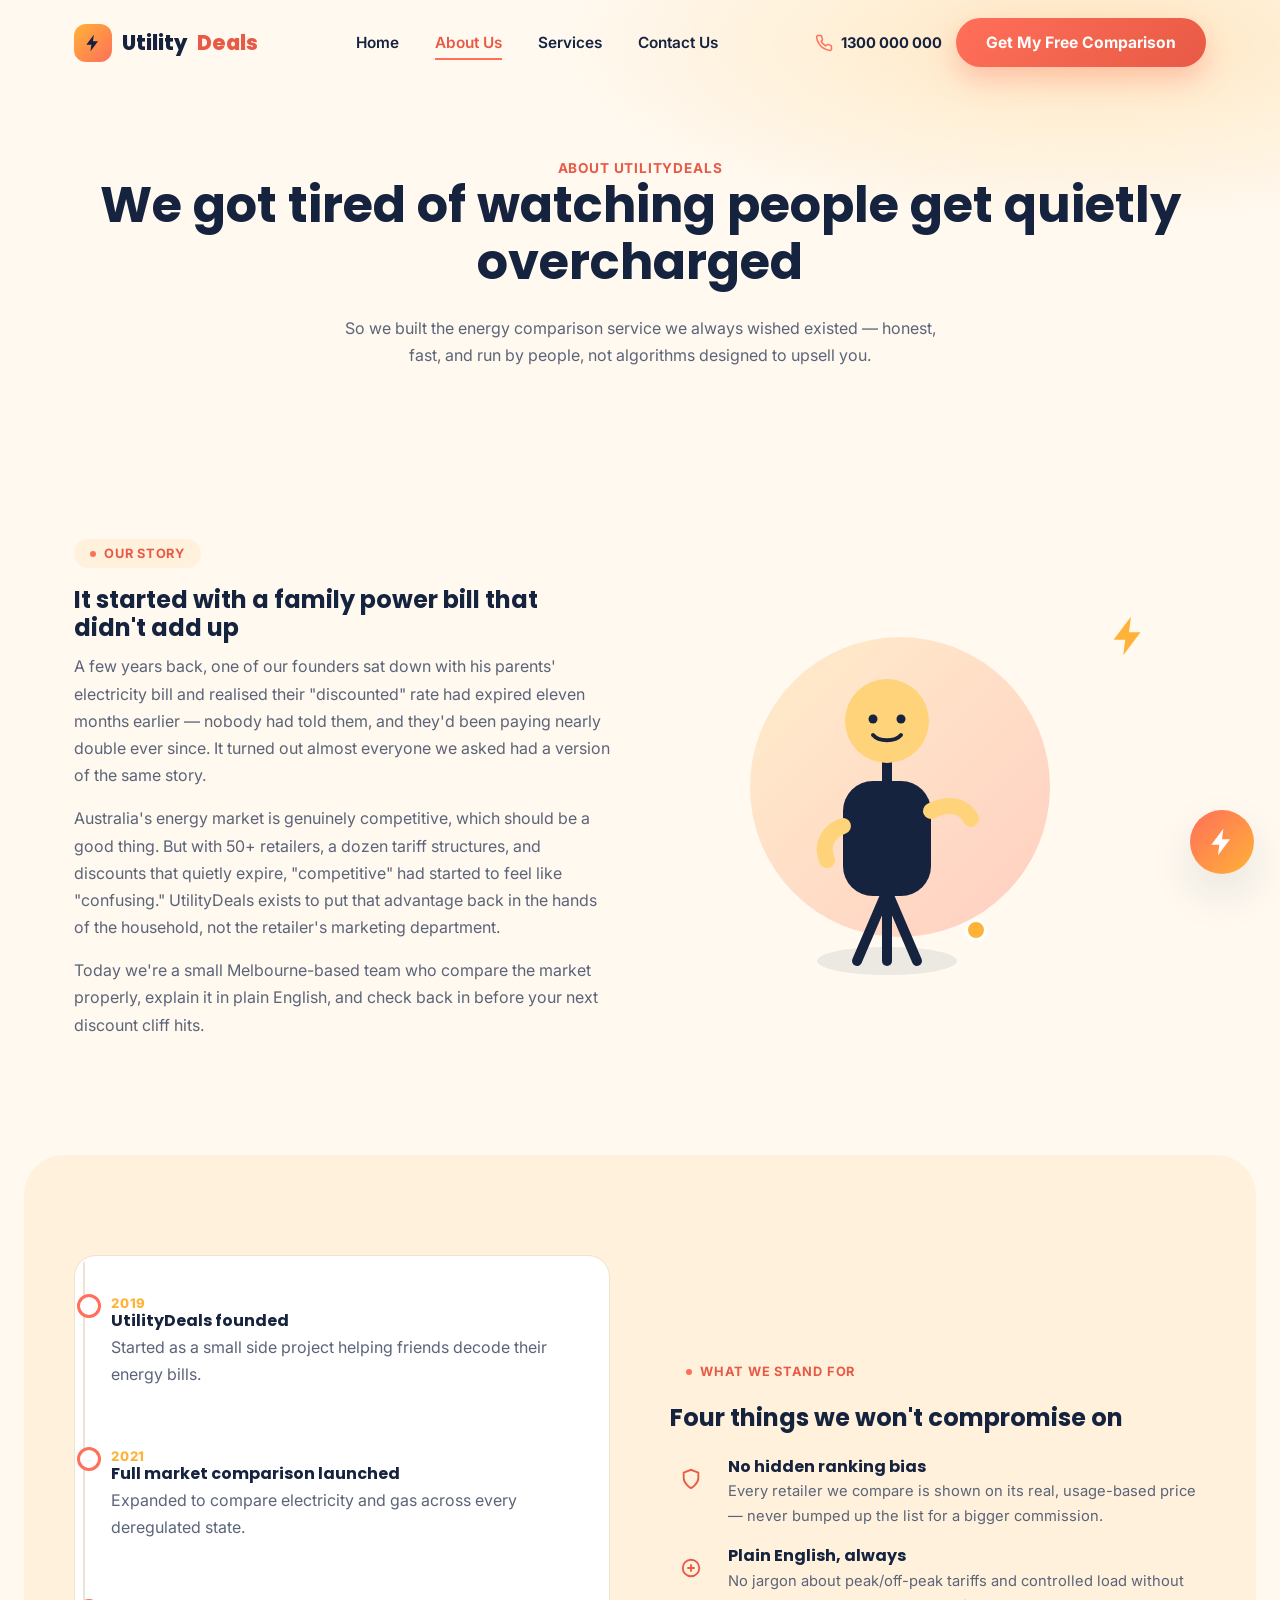
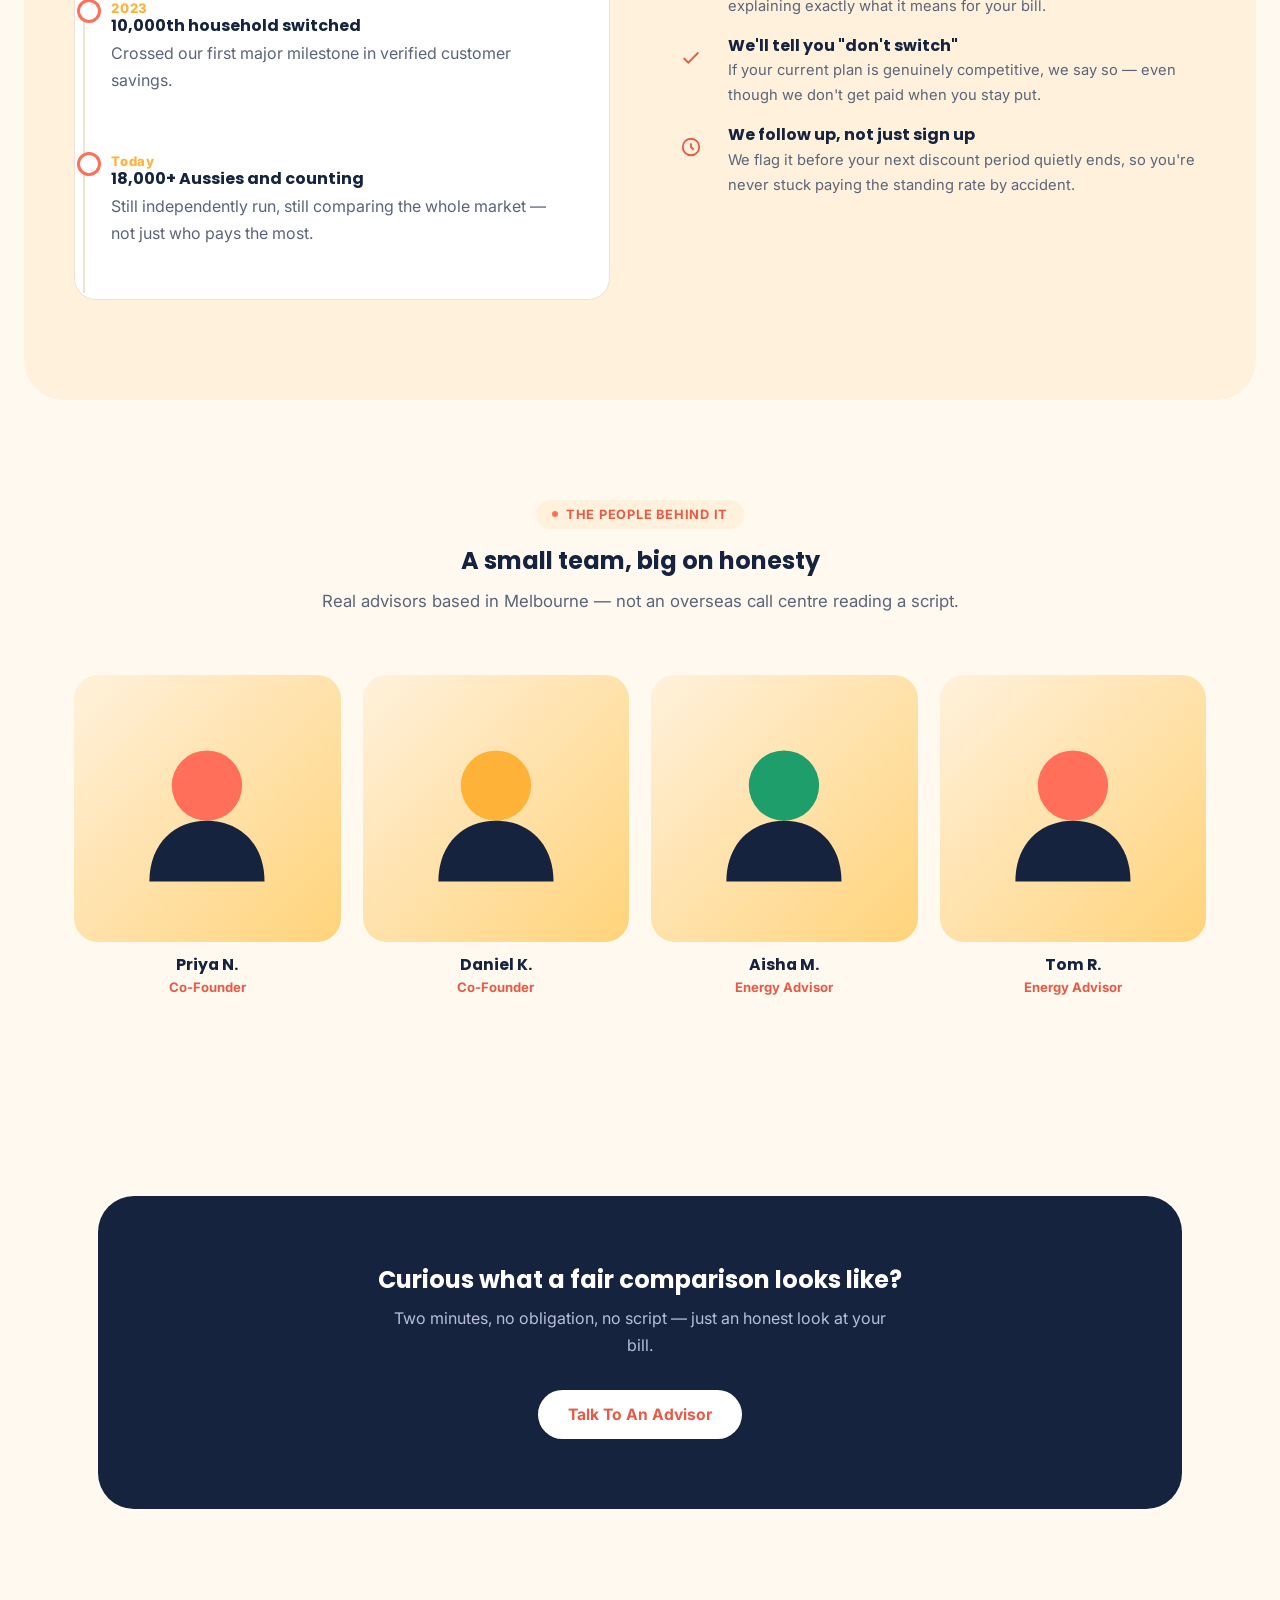
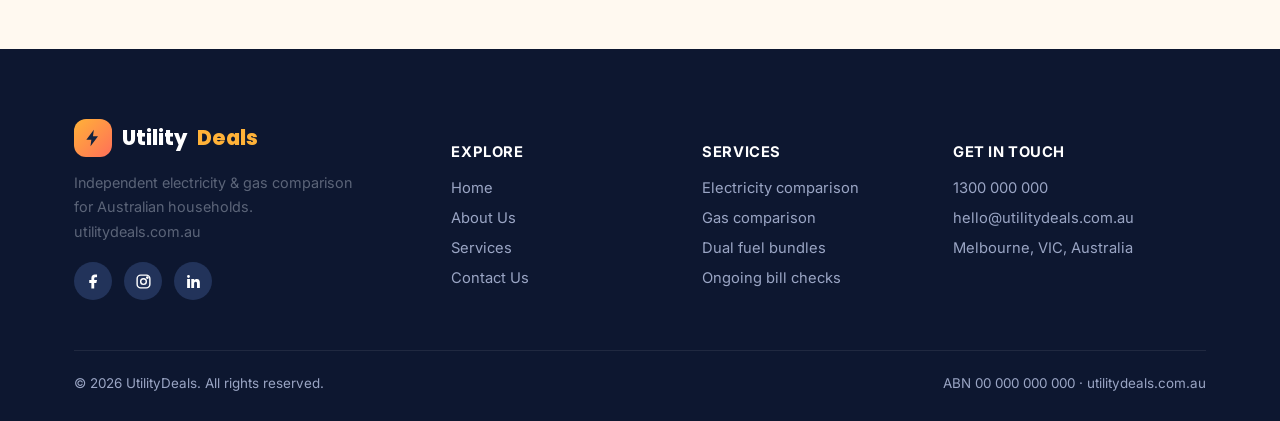
==== about.html @ cd5cb6c4 "Add UtilityDeals redesign: 4-page animated marketing site Static HTML/CSS/JS site (Home, About Us, S" ====
<!DOCTYPE html>
<html lang="en-AU">
<head>
<meta charset="UTF-8">
<meta name="viewport" content="width=device-width, initial-scale=1.0">
<title>About Us — UtilityDeals</title>
<meta name="description" content="UtilityDeals was built by Australians tired of watching friends and family get quietly overcharged on energy. Here's our story.">
<link rel="preconnect" href="https://fonts.googleapis.com">
<link rel="preconnect" href="https://fonts.gstatic.com" crossorigin>
<link href="https://fonts.googleapis.com/css2?family=Inter:wght@400;500;600;700;800&family=Poppins:wght@600;700;800&display=swap" rel="stylesheet">
<link rel="stylesheet" href="css/style.css">
</head>
<body>

<header class="site-header">
  <div class="container nav-inner">
    <a href="index.html" class="logo">
      <span class="mark"><svg viewBox="0 0 24 24" fill="none"><path d="M13 2 4 14h6l-1 8 9-12h-6l1-8Z" fill="#16233F"/></svg></span>
      Utility<span class="hub">Deals</span>
    </a>
    <nav class="nav-links">
      <a href="index.html">Home</a>
      <a href="about.html">About Us</a>
      <a href="services.html">Services</a>
      <a href="contact.html">Contact Us</a>
    </nav>
    <div class="nav-cta">
      <a href="tel:1300000000" class="nav-phone">
        <svg viewBox="0 0 24 24" fill="none" stroke="currentColor" stroke-width="2"><path d="M22 16.92v3a2 2 0 0 1-2.18 2 19.79 19.79 0 0 1-8.63-3.07 19.5 19.5 0 0 1-6-6 19.79 19.79 0 0 1-3.07-8.67A2 2 0 0 1 4.11 2h3a2 2 0 0 1 2 1.72c.127.96.362 1.903.7 2.81a2 2 0 0 1-.45 2.11L8.09 9.91a16 16 0 0 0 6 6l1.27-1.27a2 2 0 0 1 2.11-.45c.907.338 1.85.573 2.81.7A2 2 0 0 1 22 16.92z"/></svg>
        1300 000 000
      </a>
      <a href="contact.html" class="btn btn-primary">Get My Free Comparison</a>
    </div>
    <button class="menu-toggle" aria-label="Menu"><span></span><span></span><span></span></button>
  </div>
</header>

<section class="page-hero">
  <div class="container">
    <div class="crumb reveal in">About UtilityDeals</div>
    <h1 class="reveal in">We got tired of watching people get quietly overcharged</h1>
    <p class="reveal in" style="max-width:600px;margin:0 auto">So we built the energy comparison service we always wished existed — honest, fast, and run by people, not algorithms designed to upsell you.</p>
  </div>
</section>

<section>
  <div class="container split">
    <div class="reveal">
      <div class="eyebrow"><span class="dot"></span> Our story</div>
      <h2>It started with a family power bill that didn't add up</h2>
      <p>A few years back, one of our founders sat down with his parents' electricity bill and realised their "discounted" rate had expired eleven months earlier — nobody had told them, and they'd been paying nearly double ever since. It turned out almost everyone we asked had a version of the same story.</p>
      <p>Australia's energy market is genuinely competitive, which should be a good thing. But with 50+ retailers, a dozen tariff structures, and discounts that quietly expire, "competitive" had started to feel like "confusing." UtilityDeals exists to put that advantage back in the hands of the household, not the retailer's marketing department.</p>
      <p>Today we're a small Melbourne-based team who compare the market properly, explain it in plain English, and check back in before your next discount cliff hits.</p>
    </div>
    <div class="hero-art reveal-scale" style="height:400px">
      <div class="blob" style="width:300px;height:300px;top:10%;left:15%;background:linear-gradient(135deg,var(--gold-light),var(--coral));opacity:.3"></div>
      <svg class="walk-cycle" style="position:absolute;left:20%;bottom:4%;width:220px" viewBox="0 0 220 320" fill="none">
        <ellipse cx="110" cy="300" rx="70" ry="14" fill="#16233F" opacity=".08"/>
        <path d="M110 300v-70" stroke="#16233F" stroke-width="10" stroke-linecap="round"/>
        <path d="M110 230 80 300M110 230l30 70" stroke="#16233F" stroke-width="10" stroke-linecap="round"/>
        <rect x="66" y="120" width="88" height="115" rx="30" fill="#16233F"/>
        <path d="M110 120V90" stroke="#16233F" stroke-width="10" stroke-linecap="round"/>
        <g class="wave-hand"><path d="M154 150c20-10 34-4 40 8" stroke="#FFD37A" stroke-width="16" stroke-linecap="round"/></g>
        <path d="M66 165c-16 6-22 20-16 34" stroke="#FFD37A" stroke-width="16" stroke-linecap="round"/>
        <circle cx="110" cy="60" r="42" fill="#FFD37A"/>
        <circle cx="96" cy="58" r="4.5" fill="#16233F"/><circle cx="124" cy="58" r="4.5" fill="#16233F"/>
        <path d="M96 74c6 7 22 7 28 0" stroke="#16233F" stroke-width="4" stroke-linecap="round"/>
      </svg>
      <svg class="spark" style="position:absolute;top:4%;right:10%;width:46px" viewBox="0 0 24 24" fill="none"><path d="M13 2 4 14h6l-1 8 9-12h-6l1-8Z" fill="#FFB238"/></svg>
      <div class="coin-drift" style="position:absolute;left:55%;bottom:14%;width:22px;height:22px;border-radius:50%;background:var(--gold);border:3px solid #fff;"></div>
    </div>
  </div>
</section>

<section style="background:var(--cream-2);border-radius:40px;margin:0 24px;">
  <div class="container split rev">
    <div class="reveal">
      <div class="eyebrow"><span class="dot"></span> What we stand for</div>
      <h2>Four things we won't compromise on</h2>
      <div class="value-list">
        <div class="value-item"><div class="ico"><svg viewBox="0 0 24 24" fill="none" stroke="currentColor" stroke-width="2"><path d="M12 22s8-4.5 8-11V5l-8-3-8 3v6c0 6.5 8 11 8 11Z"/></svg></div><div><h4>No hidden ranking bias</h4><p>Every retailer we compare is shown on its real, usage-based price — never bumped up the list for a bigger commission.</p></div></div>
        <div class="value-item"><div class="ico"><svg viewBox="0 0 24 24" fill="none" stroke="currentColor" stroke-width="2"><path d="M8 12h8M12 8v8"/><circle cx="12" cy="12" r="9"/></svg></div><div><h4>Plain English, always</h4><p>No jargon about peak/off-peak tariffs and controlled load without explaining exactly what it means for your bill.</p></div></div>
        <div class="value-item"><div class="ico"><svg viewBox="0 0 24 24" fill="none" stroke="currentColor" stroke-width="2"><path d="M20 6 9 17l-5-5"/></svg></div><div><h4>We'll tell you "don't switch"</h4><p>If your current plan is genuinely competitive, we say so — even though we don't get paid when you stay put.</p></div></div>
        <div class="value-item"><div class="ico"><svg viewBox="0 0 24 24" fill="none" stroke="currentColor" stroke-width="2"><path d="M12 8v4l3 3"/><circle cx="12" cy="12" r="9"/></svg></div><div><h4>We follow up, not just sign up</h4><p>We flag it before your next discount period quietly ends, so you're never stuck paying the standing rate by accident.</p></div></div>
      </div>
    </div>
    <div class="reveal-scale">
      <div class="timeline" style="background:var(--white);padding:36px;border-radius:var(--radius);border:1px solid var(--border)">
        <div class="timeline-item"><span class="yr">2019</span><h4>UtilityDeals founded</h4><p>Started as a small side project helping friends decode their energy bills.</p></div>
        <div class="timeline-item"><span class="yr">2021</span><h4>Full market comparison launched</h4><p>Expanded to compare electricity and gas across every deregulated state.</p></div>
        <div class="timeline-item"><span class="yr">2023</span><h4>10,000th household switched</h4><p>Crossed our first major milestone in verified customer savings.</p></div>
        <div class="timeline-item" style="padding-bottom:0"><span class="yr">Today</span><h4>18,000+ Aussies and counting</h4><p>Still independently run, still comparing the whole market — not just who pays the most.</p></div>
      </div>
    </div>
  </div>
</section>

<section>
  <div class="container">
    <div class="section-head reveal">
      <div class="eyebrow"><span class="dot"></span> The people behind it</div>
      <h2>A small team, big on honesty</h2>
      <p>Real advisors based in Melbourne — not an overseas call centre reading a script.</p>
    </div>
    <div class="team-grid stagger">
      <div class="team-card reveal">
        <div class="team-avatar"><svg viewBox="0 0 100 100"><circle cx="50" cy="36" r="22" fill="#FF6F59"/><path d="M14 96c0-24 16-38 36-38s36 14 36 38" fill="#16233F"/></svg></div>
        <h4>Priya N.</h4><span>Co-Founder</span>
      </div>
      <div class="team-card reveal">
        <div class="team-avatar"><svg viewBox="0 0 100 100"><circle cx="50" cy="36" r="22" fill="#FFB238"/><path d="M14 96c0-24 16-38 36-38s36 14 36 38" fill="#16233F"/></svg></div>
        <h4>Daniel K.</h4><span>Co-Founder</span>
      </div>
      <div class="team-card reveal">
        <div class="team-avatar"><svg viewBox="0 0 100 100"><circle cx="50" cy="36" r="22" fill="#1E9E6B"/><path d="M14 96c0-24 16-38 36-38s36 14 36 38" fill="#16233F"/></svg></div>
        <h4>Aisha M.</h4><span>Energy Advisor</span>
      </div>
      <div class="team-card reveal">
        <div class="team-avatar"><svg viewBox="0 0 100 100"><circle cx="50" cy="36" r="22" fill="#FF6F59"/><path d="M14 96c0-24 16-38 36-38s36 14 36 38" fill="#16233F"/></svg></div>
        <h4>Tom R.</h4><span>Energy Advisor</span>
      </div>
    </div>
  </div>
</section>

<section>
  <div class="container">
    <div class="cta-banner reveal-scale">
      <h2>Curious what a fair comparison looks like?</h2>
      <p>Two minutes, no obligation, no script — just an honest look at your bill.</p>
      <div class="actions">
        <a href="contact.html" class="btn btn-light">Talk To An Advisor</a>
      </div>
    </div>
  </div>
</section>

<footer class="site-footer">
  <div class="container">
    <div class="footer-grid">
      <div class="footer-brand">
        <a href="index.html" class="logo"><span class="mark"><svg viewBox="0 0 24 24" fill="none"><path d="M13 2 4 14h6l-1 8 9-12h-6l1-8Z" fill="#16233F"/></svg></span>Utility<span class="hub" style="color:var(--gold)">Deals</span></a>
        <p>Independent electricity &amp; gas comparison for Australian households. utilitydeals.com.au</p>
        <div class="footer-social">
          <a href="#" aria-label="Facebook"><svg viewBox="0 0 24 24" fill="currentColor"><path d="M13 22v-8h3l1-4h-4V8c0-1.1.4-2 2-2h2V2h-3c-3 0-5 1.8-5 5v3H6v4h3v8h4Z"/></svg></a>
          <a href="#" aria-label="Instagram"><svg viewBox="0 0 24 24" fill="none" stroke="currentColor" stroke-width="2"><rect x="3" y="3" width="18" height="18" rx="5"/><circle cx="12" cy="12" r="4"/><circle cx="17.5" cy="6.5" r="1"/></svg></a>
          <a href="#" aria-label="LinkedIn"><svg viewBox="0 0 24 24" fill="currentColor"><path d="M6.94 5a2 2 0 1 1-4-.02 2 2 0 0 1 4 .02ZM3 8.5h4V21H3V8.5Zm6.5 0H13v1.7h.06c.5-.9 1.7-1.9 3.5-1.9 3.7 0 4.4 2.4 4.4 5.6V21h-4v-5.7c0-1.4 0-3.1-1.9-3.1s-2.2 1.5-2.2 3v5.8h-4V8.5Z"/></svg></a>
        </div>
      </div>
      <div><h5>Explore</h5><ul><li><a href="index.html">Home</a></li><li><a href="about.html">About Us</a></li><li><a href="services.html">Services</a></li><li><a href="contact.html">Contact Us</a></li></ul></div>
      <div><h5>Services</h5><ul><li><a href="services.html">Electricity comparison</a></li><li><a href="services.html">Gas comparison</a></li><li><a href="services.html">Dual fuel bundles</a></li><li><a href="services.html">Ongoing bill checks</a></li></ul></div>
      <div><h5>Get in touch</h5><ul><li>1300 000 000</li><li>hello@utilitydeals.com.au</li><li>Melbourne, VIC, Australia</li></ul></div>
    </div>
    <div class="footer-bottom">
      <span>© 2026 UtilityDeals. All rights reserved.</span>
      <span>ABN 00 000 000 000 · utilitydeals.com.au</span>
    </div>
  </div>
</footer>

<a href="contact.html" class="mascot-fab" aria-label="Get a free comparison" title="Get a free comparison">
  <svg viewBox="0 0 24 24" fill="none"><path d="M13 2 4 14h6l-1 8 9-12h-6l1-8Z" fill="currentColor"/></svg>
</a>

<script src="js/main.js"></script>
</body>
</html>
---- css/style.css ----
/* ===========================================================
   UtilityDeals — global styles
   =========================================================== */

:root {
  --navy: #16233F;
  --navy-dark: #0D1730;
  --navy-soft: #22335A;
  --gold: #FFB238;
  --gold-light: #FFD37A;
  --coral: #FF6F59;
  --coral-dark: #E85A45;
  --green: #1E9E6B;
  --cream: #FFF9F0;
  --cream-2: #FFF1DC;
  --white: #FFFFFF;
  --text-dark: #1B2233;
  --text-muted: #5B6478;
  --border: #ECE3D3;
  --shadow: 0 20px 45px rgba(22, 35, 63, 0.10);
  --shadow-sm: 0 8px 20px rgba(22, 35, 63, 0.08);
  --radius: 22px;
  --radius-sm: 14px;
  --ease: cubic-bezier(.22,1,.36,1);
}

* { box-sizing: border-box; }
html { scroll-behavior: smooth; }

body {
  margin: 0;
  font-family: 'Inter', system-ui, -apple-system, sans-serif;
  color: var(--text-dark);
  background: var(--cream);
  overflow-x: hidden;
  -webkit-font-smoothing: antialiased;
}

h1, h2, h3, h4 {
  font-family: 'Poppins', 'Inter', sans-serif;
  font-weight: 700;
  line-height: 1.15;
  margin: 0 0 .5em;
  color: var(--navy);
}

p { line-height: 1.7; color: var(--text-muted); margin: 0 0 1em; }
a { text-decoration: none; color: inherit; }
img, svg { max-width: 100%; display: block; }
ul { margin: 0; padding: 0; list-style: none; }
button { font-family: inherit; cursor: pointer; }

.container {
  width: 100%;
  max-width: 1180px;
  margin: 0 auto;
  padding: 0 24px;
}

.eyebrow {
  display: inline-flex;
  align-items: center;
  gap: 8px;
  font-size: .8rem;
  font-weight: 700;
  letter-spacing: .06em;
  text-transform: uppercase;
  color: var(--coral-dark);
  background: var(--cream-2);
  padding: 7px 16px;
  border-radius: 100px;
  margin-bottom: 18px;
}
.eyebrow .dot { width: 6px; height: 6px; border-radius: 50%; background: var(--coral); animation: pulse 1.8s infinite; }

@keyframes pulse {
  0%,100% { transform: scale(1); opacity: 1; }
  50% { transform: scale(1.6); opacity: .4; }
}

/* ---------- Buttons ---------- */
.btn {
  display: inline-flex;
  align-items: center;
  justify-content: center;
  gap: 10px;
  padding: 15px 30px;
  border-radius: 100px;
  font-weight: 700;
  font-size: .98rem;
  border: none;
  transition: transform .3s var(--ease), box-shadow .3s var(--ease), background .3s;
  white-space: nowrap;
}
.btn-primary {
  background: linear-gradient(135deg, var(--coral), var(--coral-dark));
  color: var(--white);
  box-shadow: 0 12px 28px rgba(255,111,89,.35);
}
.btn-primary:hover { transform: translateY(-3px); box-shadow: 0 16px 34px rgba(255,111,89,.45); }
.btn-ghost {
  background: var(--white);
  color: var(--navy);
  border: 2px solid var(--border);
}
.btn-ghost:hover { border-color: var(--navy); transform: translateY(-3px); }
.btn-light {
  background: var(--white);
  color: var(--coral-dark);
}
.btn-light:hover { transform: translateY(-3px); box-shadow: 0 12px 28px rgba(0,0,0,.15); }
.btn-block { width: 100%; }

/* ---------- Header ---------- */
.site-header {
  position: fixed;
  top: 0; left: 0; right: 0;
  z-index: 500;
  padding: 18px 0;
  transition: background .35s var(--ease), box-shadow .35s var(--ease), padding .35s var(--ease);
}
.site-header.scrolled {
  background: rgba(255,249,240,.9);
  backdrop-filter: blur(14px);
  box-shadow: 0 6px 24px rgba(22,35,63,.08);
  padding: 12px 0;
}
.nav-inner { display: flex; align-items: center; justify-content: space-between; gap: 20px; }

.logo { display: flex; align-items: center; gap: 10px; font-family: 'Poppins',sans-serif; font-weight: 800; font-size: 1.28rem; color: var(--navy); }
.logo .mark {
  width: 38px; height: 38px; border-radius: 12px;
  background: linear-gradient(135deg, var(--gold), var(--coral));
  display: flex; align-items: center; justify-content: center;
  position: relative;
}
.logo .mark svg { width: 20px; height: 20px; }
.logo span.hub { color: var(--coral-dark); }

.nav-links { display: flex; align-items: center; gap: 36px; }
.nav-links a {
  font-weight: 600; font-size: .96rem; color: var(--navy);
  position: relative; padding: 6px 0;
}
.nav-links a::after {
  content: ""; position: absolute; left: 0; bottom: -2px; height: 2px; width: 0;
  background: var(--coral); transition: width .3s var(--ease);
}
.nav-links a:hover::after, .nav-links a.active::after { width: 100%; }
.nav-links a.active { color: var(--coral-dark); }

.nav-cta { display: flex; align-items: center; gap: 14px; }
.nav-phone { display: flex; align-items: center; gap: 8px; font-weight: 700; font-size: .92rem; color: var(--navy); }
.nav-phone svg { width: 18px; height: 18px; color: var(--coral); }

.menu-toggle {
  display: none; flex-direction: column; gap: 5px; background: none; border: none; padding: 6px;
}
.menu-toggle span { width: 24px; height: 2.5px; background: var(--navy); border-radius: 2px; transition: all .3s; }

/* ---------- Hero ---------- */
.hero {
  position: relative;
  padding: 170px 0 90px;
  overflow: hidden;
  background:
    radial-gradient(60% 55% at 82% 15%, rgba(255,178,56,.28), transparent 70%),
    radial-gradient(50% 50% at 8% 85%, rgba(255,111,89,.16), transparent 70%),
    var(--cream);
}
.hero-grid { display: grid; grid-template-columns: 1.05fr .95fr; gap: 50px; align-items: center; }
.hero h1 { font-size: clamp(2.4rem, 4.4vw, 3.6rem); letter-spacing: -.02em; }
.hero h1 .accent { color: var(--coral); position: relative; white-space: nowrap; }
.hero h1 .accent svg { position: absolute; left: 0; bottom: -10px; width: 100%; }
.hero-sub { font-size: 1.12rem; max-width: 500px; }
.hero-actions { display: flex; align-items: center; gap: 18px; margin: 30px 0 34px; flex-wrap: wrap; }
.hero-trust { display: flex; gap: 26px; flex-wrap: wrap; }
.hero-trust .item { display: flex; align-items: center; gap: 8px; font-size: .88rem; font-weight: 600; color: var(--navy); }
.hero-trust svg { width: 18px; height: 18px; color: var(--green); flex-shrink: 0; }

.hero-art { position: relative; height: 480px; }
.float-badge {
  position: absolute;
  background: var(--white);
  border-radius: 16px;
  padding: 12px 16px;
  box-shadow: var(--shadow-sm);
  display: flex; align-items: center; gap: 10px;
  font-weight: 700; font-size: .85rem; color: var(--navy);
  animation: floaty 5s ease-in-out infinite;
}
.float-badge svg { width: 22px; height: 22px; }
.badge-1 { top: 6%; left: -2%; animation-delay: 0s; }
.badge-2 { top: 46%; right: -4%; animation-delay: 1.1s; }
.badge-3 { bottom: 6%; left: 6%; animation-delay: 2s; }

@keyframes floaty {
  0%,100% { transform: translateY(0px) rotate(0deg); }
  50% { transform: translateY(-16px) rotate(-1.5deg); }
}

.blob {
  position: absolute; border-radius: 50%; filter: blur(0px);
  animation: blobmove 9s ease-in-out infinite;
}
@keyframes blobmove {
  0%,100% { border-radius: 44% 56% 62% 38% / 45% 40% 60% 55%; transform: rotate(0deg) scale(1); }
  33% { border-radius: 58% 42% 40% 60% / 55% 62% 38% 45%; transform: rotate(8deg) scale(1.04); }
  66% { border-radius: 40% 60% 55% 45% / 40% 45% 55% 60%; transform: rotate(-6deg) scale(.97); }
}

.spark { animation: spin 14s linear infinite; transform-origin: center; }
@keyframes spin { to { transform: rotate(360deg); } }

.walk-cycle { animation: bob 2.4s ease-in-out infinite; transform-origin: bottom center; }
@keyframes bob { 0%,100% { transform: translateY(0); } 50% { transform: translateY(-9px); } }

.wave-hand { animation: wave 2.2s ease-in-out infinite; transform-origin: 78% 65%; }
@keyframes wave { 0%,100% { transform: rotate(0deg); } 25% { transform: rotate(-16deg); } 50% { transform: rotate(8deg); } 75% { transform: rotate(-10deg);} }

.coin-drift { animation: drift 6s ease-in-out infinite; }
.coin-drift.d2 { animation-delay: 1.4s; }
.coin-drift.d3 { animation-delay: 2.8s; }
@keyframes drift {
  0% { transform: translateY(10px); opacity: 0; }
  15% { opacity: 1; }
  85% { opacity: 1; }
  100% { transform: translateY(-90px); opacity: 0; }
}

/* ---------- Section basics ---------- */
section { padding: 100px 0; position: relative; }
.section-head { text-align: center; max-width: 640px; margin: 0 auto 60px; }
.section-head p { font-size: 1.05rem; }

.reveal { opacity: 0; transform: translateY(34px); transition: opacity .8s var(--ease), transform .8s var(--ease); }
.reveal.in { opacity: 1; transform: translateY(0); }
.reveal-scale { opacity: 0; transform: scale(.92); transition: opacity .7s var(--ease), transform .7s var(--ease); }
.reveal-scale.in { opacity: 1; transform: scale(1); }
.stagger .reveal:nth-child(1){ transition-delay: .05s; }
.stagger .reveal:nth-child(2){ transition-delay: .16s; }
.stagger .reveal:nth-child(3){ transition-delay: .27s; }
.stagger .reveal:nth-child(4){ transition-delay: .38s; }

/* ---------- Pain points ---------- */
.pain-section { background: var(--navy); color: var(--white); border-radius: 40px; margin: 0 24px; }
.pain-section .container { max-width: 1132px; }
.pain-section .section-head h2, .pain-section .section-head p { color: var(--white); }
.pain-section .section-head p { color: #B8C0D9; }
.pain-grid { display: grid; grid-template-columns: repeat(2, 1fr); gap: 22px; }
.pain-card {
  background: var(--navy-soft);
  border-radius: var(--radius-sm);
  padding: 26px 28px;
  display: flex; gap: 16px;
  border: 1px solid rgba(255,255,255,.06);
  transition: transform .35s var(--ease), background .35s;
}
.pain-card:hover { transform: translateY(-6px); background: #2A3D68; }
.pain-card .ico {
  width: 46px; height: 46px; border-radius: 12px; flex-shrink: 0;
  background: linear-gradient(135deg, var(--gold), var(--coral));
  display: flex; align-items: center; justify-content: center;
}
.pain-card .ico svg { width: 24px; height: 24px; color: var(--navy-dark); }
.pain-card h4 { color: var(--white); font-size: 1.04rem; margin-bottom: 6px; }
.pain-card p { color: #B8C0D9; font-size: .92rem; margin: 0; }

/* ---------- How it works ---------- */
.steps { position: relative; }
.steps-track {
  display: grid; grid-template-columns: repeat(3, 1fr); gap: 40px; position: relative;
}
.steps-track::before {
  content: "";
  position: absolute; top: 46px; left: 12%; right: 12%; height: 2px;
  background: repeating-linear-gradient(90deg, var(--border) 0 10px, transparent 10px 20px);
}
.step { text-align: center; position: relative; }
.step-num {
  width: 92px; height: 92px; margin: 0 auto 22px; border-radius: 50%;
  background: var(--white); border: 2px solid var(--border);
  display: flex; align-items: center; justify-content: center; position: relative; z-index: 2;
  box-shadow: var(--shadow-sm);
  transition: border-color .3s, transform .3s var(--ease);
}
.step:hover .step-num { border-color: var(--coral); transform: translateY(-4px) rotate(-4deg); }
.step-num svg { width: 38px; height: 38px; color: var(--coral-dark); }
.step-tag { font-weight: 800; color: var(--gold); font-size: .8rem; letter-spacing: .08em; text-transform: uppercase; }
.step h3 { margin-top: 6px; font-size: 1.2rem; }
.step p { font-size: .93rem; max-width: 280px; margin: 0 auto; }

/* ---------- Stats ---------- */
.stats-band {
  background: linear-gradient(120deg, var(--coral), var(--gold));
  border-radius: 32px;
  margin: 0 24px;
  padding: 54px 40px;
}
.stats-grid { display: grid; grid-template-columns: repeat(4, 1fr); gap: 20px; text-align: center; }
.stat h3 { color: var(--white); font-size: clamp(2rem, 4vw, 2.8rem); margin-bottom: 4px; }
.stat p { color: rgba(255,255,255,.92); font-weight: 600; margin: 0; font-size: .92rem; }

/* ---------- Difference / values ---------- */
.diff-grid { display: grid; grid-template-columns: repeat(3, 1fr); gap: 26px; }
.diff-card {
  background: var(--white); border-radius: var(--radius); padding: 32px 28px;
  border: 1px solid var(--border); transition: transform .35s var(--ease), box-shadow .35s var(--ease);
}
.diff-card:hover { transform: translateY(-8px); box-shadow: var(--shadow); }
.diff-card .ico {
  width: 54px; height: 54px; border-radius: 14px; margin-bottom: 18px;
  background: var(--cream-2); display: flex; align-items: center; justify-content: center;
}
.diff-card .ico svg { width: 28px; height: 28px; color: var(--coral-dark); }

/* ---------- Trust / reviews ---------- */
.trust-strip {
  display: flex; align-items: center; justify-content: center; gap: 14px;
  flex-wrap: wrap; margin-bottom: 46px;
}
.trust-strip .stars { display: flex; gap: 3px; }
.trust-strip .stars svg { width: 22px; height: 22px; color: var(--gold); }
.trust-strip strong { font-size: 1.05rem; }

.review-grid { display: grid; grid-template-columns: repeat(3, 1fr); gap: 22px; }
.review-card {
  background: var(--white); border: 1px solid var(--border); border-radius: var(--radius);
  padding: 26px; position: relative;
}
.review-card .stars { display: flex; gap: 2px; margin-bottom: 12px; }
.review-card .stars svg { width: 16px; height: 16px; color: var(--gold); }
.review-card p { font-size: .93rem; color: var(--text-dark); }
.review-card .who { display: flex; align-items: center; gap: 10px; margin-top: 14px; }
.review-card .avatar {
  width: 36px; height: 36px; border-radius: 50%; background: var(--cream-2);
  display: flex; align-items: center; justify-content: center; font-weight: 700; color: var(--coral-dark); font-size: .85rem;
}
.review-card .who small { color: var(--text-muted); }

.review-placeholder {
  border: 2px dashed var(--border); border-radius: var(--radius);
  padding: 40px; text-align: center; color: var(--text-muted); font-size: .92rem;
  background: var(--cream-2);
}

/* ---------- FAQ ---------- */
.faq-list { max-width: 780px; margin: 0 auto; }
.faq-item { border-bottom: 1px solid var(--border); }
.faq-q {
  width: 100%; background: none; border: none; text-align: left;
  display: flex; align-items: center; justify-content: space-between;
  padding: 24px 4px; font-family: 'Poppins',sans-serif; font-weight: 600; font-size: 1.02rem; color: var(--navy);
}
.faq-q .plus { width: 26px; height: 26px; border-radius: 50%; background: var(--cream-2); flex-shrink: 0; position: relative; transition: transform .35s var(--ease), background .3s; }
.faq-q .plus::before, .faq-q .plus::after { content: ""; position: absolute; background: var(--coral-dark); border-radius: 2px; }
.faq-q .plus::before { top: 50%; left: 22%; right: 22%; height: 2px; transform: translateY(-50%); }
.faq-q .plus::after { left: 50%; top: 22%; bottom: 22%; width: 2px; transform: translateX(-50%); transition: opacity .3s; }
.faq-item.open .plus { transform: rotate(180deg); background: var(--coral); }
.faq-item.open .plus::after { opacity: 0; }
.faq-a { max-height: 0; overflow: hidden; transition: max-height .4s var(--ease); }
.faq-a p { padding: 0 4px 22px; margin: 0; font-size: .95rem; }

/* ---------- CTA banner ---------- */
.cta-banner {
  background: var(--navy); border-radius: 36px; margin: 0 24px; padding: 70px 40px; text-align: center; position: relative; overflow: hidden;
}
.cta-banner h2, .cta-banner p { color: var(--white); }
.cta-banner p { color: #B8C0D9; max-width: 520px; margin: 0 auto 30px; }
.cta-banner .actions { display: flex; gap: 16px; justify-content: center; flex-wrap: wrap; }

/* ---------- Footer ---------- */
.site-footer { background: var(--navy-dark); color: #9AA5C4; padding: 70px 0 30px; margin-top: 40px; }
.footer-grid { display: grid; grid-template-columns: 1.6fr 1fr 1fr 1.2fr; gap: 40px; margin-bottom: 50px; }
.footer-grid h5 { color: var(--white); font-size: .92rem; margin-bottom: 18px; letter-spacing: .04em; text-transform: uppercase; }
.footer-grid li { margin-bottom: 12px; font-size: .92rem; }
.footer-grid a:hover { color: var(--gold); }
.footer-brand .logo { color: var(--white); margin-bottom: 14px; }
.footer-brand p { max-width: 300px; font-size: .9rem; }
.footer-social { display: flex; gap: 12px; margin-top: 18px; }
.footer-social a { width: 38px; height: 38px; border-radius: 50%; background: var(--navy-soft); display: flex; align-items: center; justify-content: center; transition: background .3s, transform .3s; }
.footer-social a:hover { background: var(--coral); transform: translateY(-3px); }
.footer-social svg { width: 17px; height: 17px; color: var(--white); }
.footer-bottom { border-top: 1px solid rgba(255,255,255,.08); padding-top: 24px; display: flex; justify-content: space-between; flex-wrap: wrap; gap: 12px; font-size: .84rem; }

/* ---------- Inner page hero ---------- */
.page-hero {
  padding: 160px 0 70px;
  background: radial-gradient(60% 60% at 85% 10%, rgba(255,178,56,.25), transparent 70%), var(--cream);
  text-align: center;
}
.page-hero h1 { font-size: clamp(2.2rem, 4vw, 3.1rem); }
.page-hero .crumb { font-weight: 700; color: var(--coral-dark); font-size: .85rem; letter-spacing: .06em; text-transform: uppercase; }

/* ---------- About page ---------- */
.split { display: grid; grid-template-columns: 1fr 1fr; gap: 60px; align-items: center; }
.split.rev { direction: rtl; }
.split.rev > * { direction: ltr; }
.value-list { display: grid; gap: 18px; margin-top: 26px; }
.value-item { display: flex; gap: 16px; align-items: flex-start; }
.value-item .ico { width: 42px; height: 42px; border-radius: 12px; background: var(--cream-2); display: flex; align-items: center; justify-content: center; flex-shrink: 0; }
.value-item .ico svg { width: 22px; height: 22px; color: var(--coral-dark); }
.value-item h4 { margin-bottom: 3px; font-size: 1rem; }
.value-item p { margin: 0; font-size: .92rem; }

.team-grid { display: grid; grid-template-columns: repeat(4, 1fr); gap: 22px; }
.team-card { text-align: center; }
.team-avatar {
  width: 100%; aspect-ratio: 1; border-radius: 24px; margin-bottom: 14px;
  background: linear-gradient(135deg, var(--cream-2), var(--gold-light));
  display: flex; align-items: center; justify-content: center; overflow: hidden;
}
.team-avatar svg { width: 60%; }
.team-card h4 { font-size: .98rem; margin-bottom: 2px; }
.team-card span { font-size: .82rem; color: var(--coral-dark); font-weight: 700; }

.timeline { position: relative; padding-left: 34px; }
.timeline::before { content: ""; position: absolute; left: 8px; top: 6px; bottom: 6px; width: 2px; background: var(--border); }
.timeline-item { position: relative; padding-bottom: 40px; }
.timeline-item::before {
  content: ""; position: absolute; left: -34px; top: 2px; width: 18px; height: 18px; border-radius: 50%;
  background: var(--white); border: 3px solid var(--coral);
}
.timeline-item h4 { margin-bottom: 4px; }
.timeline-item .yr { font-weight: 800; color: var(--gold); font-size: .82rem; letter-spacing: .06em; }

/* ---------- Services page ---------- */
.service-grid { display: grid; grid-template-columns: repeat(2, 1fr); gap: 26px; }
.service-card {
  background: var(--white); border-radius: var(--radius); border: 1px solid var(--border);
  padding: 34px; display: flex; gap: 22px; transition: transform .35s var(--ease), box-shadow .35s var(--ease);
}
.service-card:hover { transform: translateY(-6px); box-shadow: var(--shadow); }
.service-card .ico {
  width: 62px; height: 62px; border-radius: 16px; flex-shrink: 0;
  background: linear-gradient(135deg, var(--gold-light), var(--coral));
  display: flex; align-items: center; justify-content: center;
}
.service-card .ico svg { width: 30px; height: 30px; color: var(--navy-dark); }
.service-card h3 { font-size: 1.15rem; margin-bottom: 8px; }
.service-card ul { margin-top: 14px; display: grid; gap: 8px; }
.service-card ul li { font-size: .88rem; color: var(--text-muted); display: flex; align-items: center; gap: 8px; }
.service-card ul li svg { width: 15px; height: 15px; color: var(--green); flex-shrink: 0; }

.process-compare { display: grid; grid-template-columns: 1fr auto 1fr; gap: 30px; align-items: center; }
.compare-col { background: var(--white); border-radius: var(--radius); padding: 30px; border: 1px solid var(--border); }
.compare-col.us { border-color: var(--coral); box-shadow: var(--shadow); position: relative; }
.compare-col.us::before {
  content: "UtilityDeals"; position: absolute; top: -14px; left: 24px; background: var(--coral); color: var(--white);
  font-size: .75rem; font-weight: 800; padding: 5px 14px; border-radius: 100px; letter-spacing: .04em;
}
.compare-col h4 { margin-bottom: 16px; }
.compare-col li { display: flex; gap: 10px; align-items: flex-start; font-size: .9rem; padding: 8px 0; color: var(--text-muted); }
.compare-col.us li { color: var(--text-dark); }
.compare-col li svg { width: 18px; height: 18px; flex-shrink: 0; margin-top: 1px; }
.compare-vs { width: 46px; height: 46px; border-radius: 50%; background: var(--navy); color: var(--white); display: flex; align-items: center; justify-content: center; font-weight: 800; font-size: .8rem; }

/* ---------- Contact page ---------- */
.contact-grid { display: grid; grid-template-columns: .9fr 1.1fr; gap: 50px; }
.contact-cards { display: grid; gap: 18px; margin-bottom: 30px; }
.contact-card { display: flex; gap: 16px; align-items: flex-start; background: var(--white); border: 1px solid var(--border); border-radius: var(--radius-sm); padding: 20px; transition: transform .3s var(--ease); }
.contact-card:hover { transform: translateY(-4px); }
.contact-card .ico { width: 44px; height: 44px; border-radius: 12px; background: var(--cream-2); display: flex; align-items: center; justify-content: center; flex-shrink: 0; }
.contact-card .ico svg { width: 22px; height: 22px; color: var(--coral-dark); }
.contact-card h4 { margin-bottom: 3px; font-size: .96rem; }
.contact-card p { margin: 0; font-size: .88rem; }

.contact-form {
  background: var(--white); border-radius: var(--radius); border: 1px solid var(--border); padding: 40px; box-shadow: var(--shadow-sm);
}
.form-row { display: grid; grid-template-columns: 1fr 1fr; gap: 18px; margin-bottom: 18px; }
.field { display: flex; flex-direction: column; gap: 7px; }
.field.full { grid-column: 1 / -1; }
.field label { font-size: .85rem; font-weight: 700; color: var(--navy); }
.field input, .field select, .field textarea {
  border: 1.5px solid var(--border); border-radius: 12px; padding: 13px 15px; font-family: inherit; font-size: .95rem;
  background: var(--cream); transition: border-color .25s, box-shadow .25s;
}
.field input:focus, .field select:focus, .field textarea:focus {
  outline: none; border-color: var(--coral); box-shadow: 0 0 0 4px rgba(255,111,89,.13);
}
.field textarea { resize: vertical; min-height: 110px; }
.form-note { font-size: .82rem; margin-top: 14px; text-align: center; }
.form-success {
  display: none; text-align: center; padding: 30px 10px;
}
.form-success.show { display: block; }
.form-success .tick {
  width: 64px; height: 64px; border-radius: 50%; background: var(--green); display: flex; align-items: center; justify-content: center; margin: 0 auto 18px;
  animation: pop .5s var(--ease);
}
@keyframes pop { 0% { transform: scale(0); } 70% { transform: scale(1.12); } 100% { transform: scale(1); } }
.form-success .tick svg { width: 30px; height: 30px; color: var(--white); }

.map-embed { border-radius: var(--radius); overflow: hidden; border: 1px solid var(--border); height: 260px; margin-top: 30px; position: relative; }

/* ---------- Cursor character (fun mascot) ---------- */
.mascot-fab {
  position: fixed; right: 26px; bottom: 26px; z-index: 400;
  width: 64px; height: 64px; border-radius: 50%;
  background: linear-gradient(135deg, var(--coral), var(--gold));
  display: flex; align-items: center; justify-content: center; box-shadow: var(--shadow);
  animation: floaty 4.5s ease-in-out infinite;
}
.mascot-fab svg { width: 32px; height: 32px; color: var(--white); }

/* ---------- Responsive ---------- */
@media (max-width: 980px) {
  .hero-grid, .split, .split.rev, .contact-grid { grid-template-columns: 1fr; }
  .split.rev { direction: ltr; }
  .hero-art { height: 340px; order: -1; }
  .pain-grid, .diff-grid, .service-grid { grid-template-columns: 1fr; }
  .steps-track { grid-template-columns: 1fr; gap: 46px; }
  .steps-track::before { display: none; }
  .stats-grid { grid-template-columns: repeat(2,1fr); gap: 30px; }
  .review-grid { grid-template-columns: 1fr; }
  .footer-grid { grid-template-columns: repeat(2,1fr); }
  .team-grid { grid-template-columns: repeat(2,1fr); }
  .process-compare { grid-template-columns: 1fr; }
  .compare-vs { margin: 0 auto; }
}
@media (max-width: 760px) {
  .nav-links, .nav-phone { display: none; }
  .menu-toggle { display: flex; }
  .form-row { grid-template-columns: 1fr; }
  section { padding: 70px 0; }
}
.nav-open .nav-links {
  display: flex; position: fixed; top: 70px; left: 16px; right: 16px; background: var(--white);
  flex-direction: column; padding: 20px; border-radius: 18px; box-shadow: var(--shadow); gap: 4px; z-index: 400;
}
.nav-open .nav-links a { padding: 12px 8px; width: 100%; }
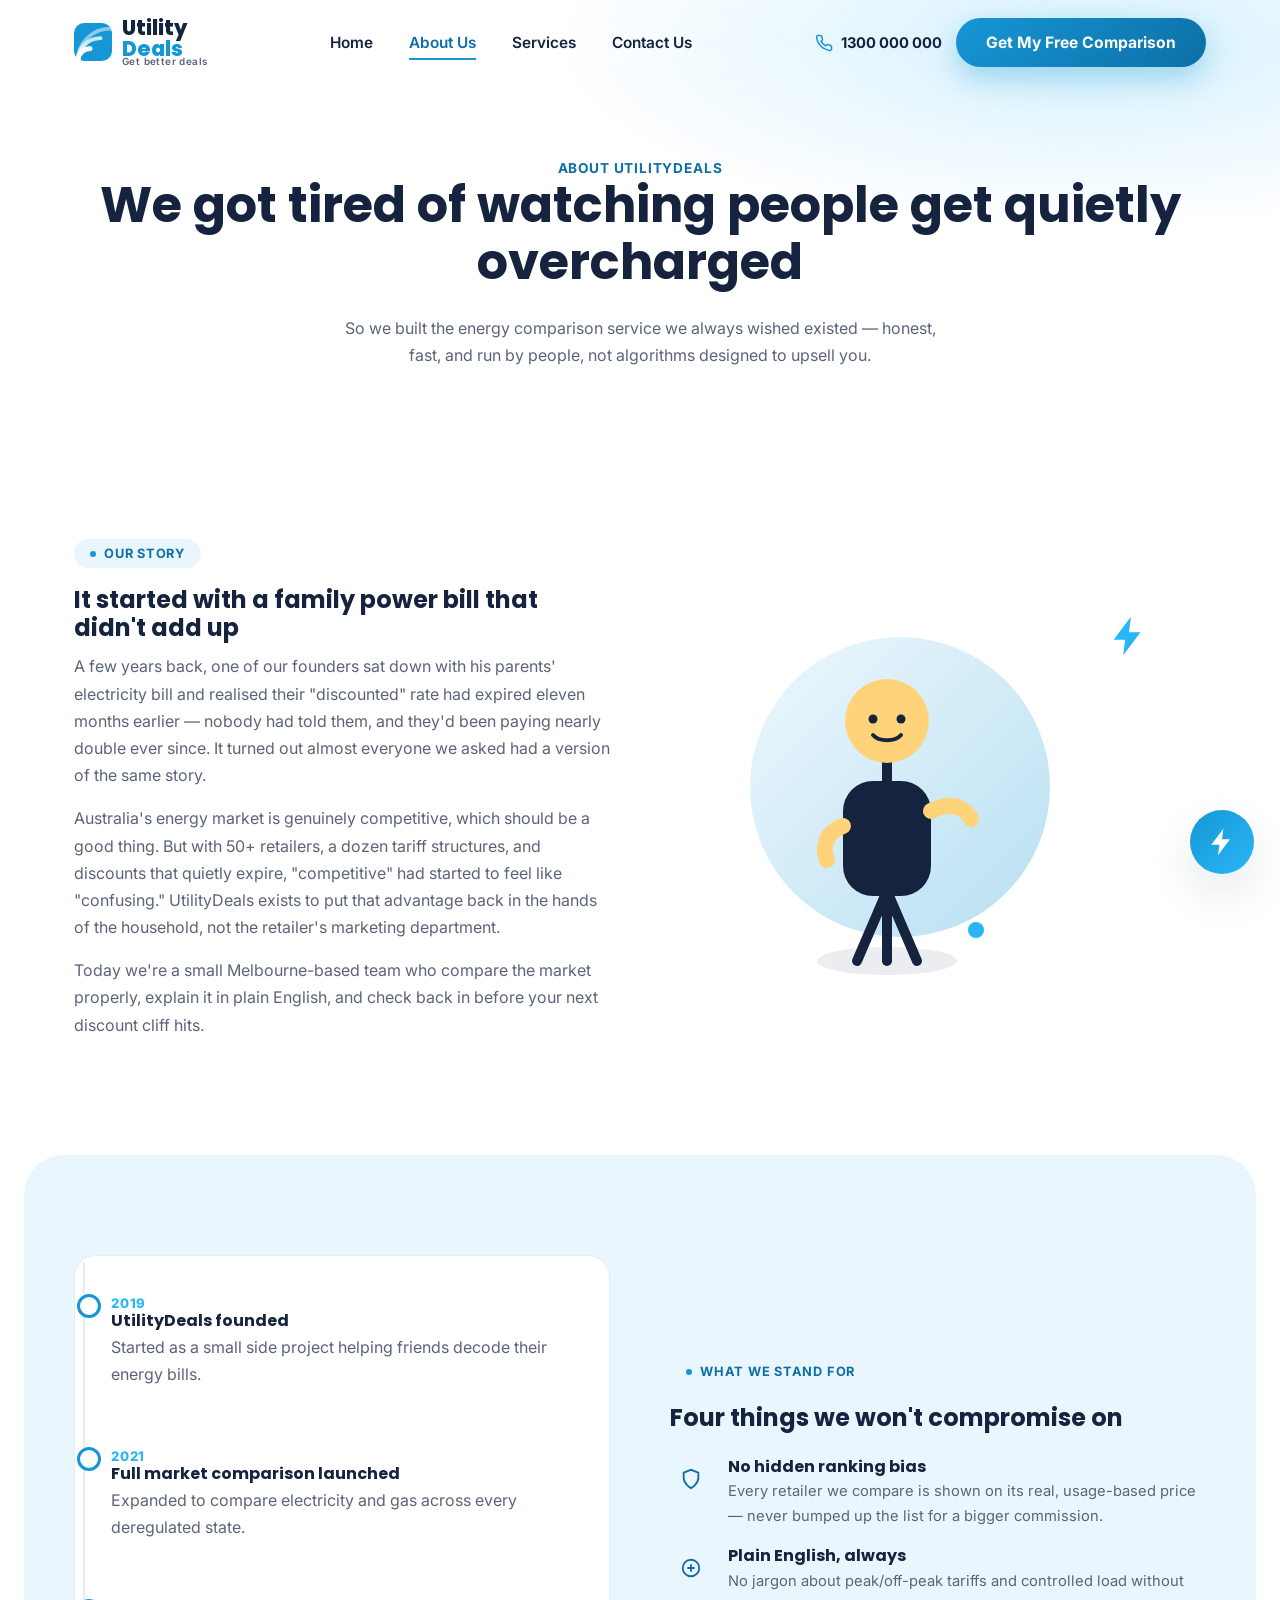
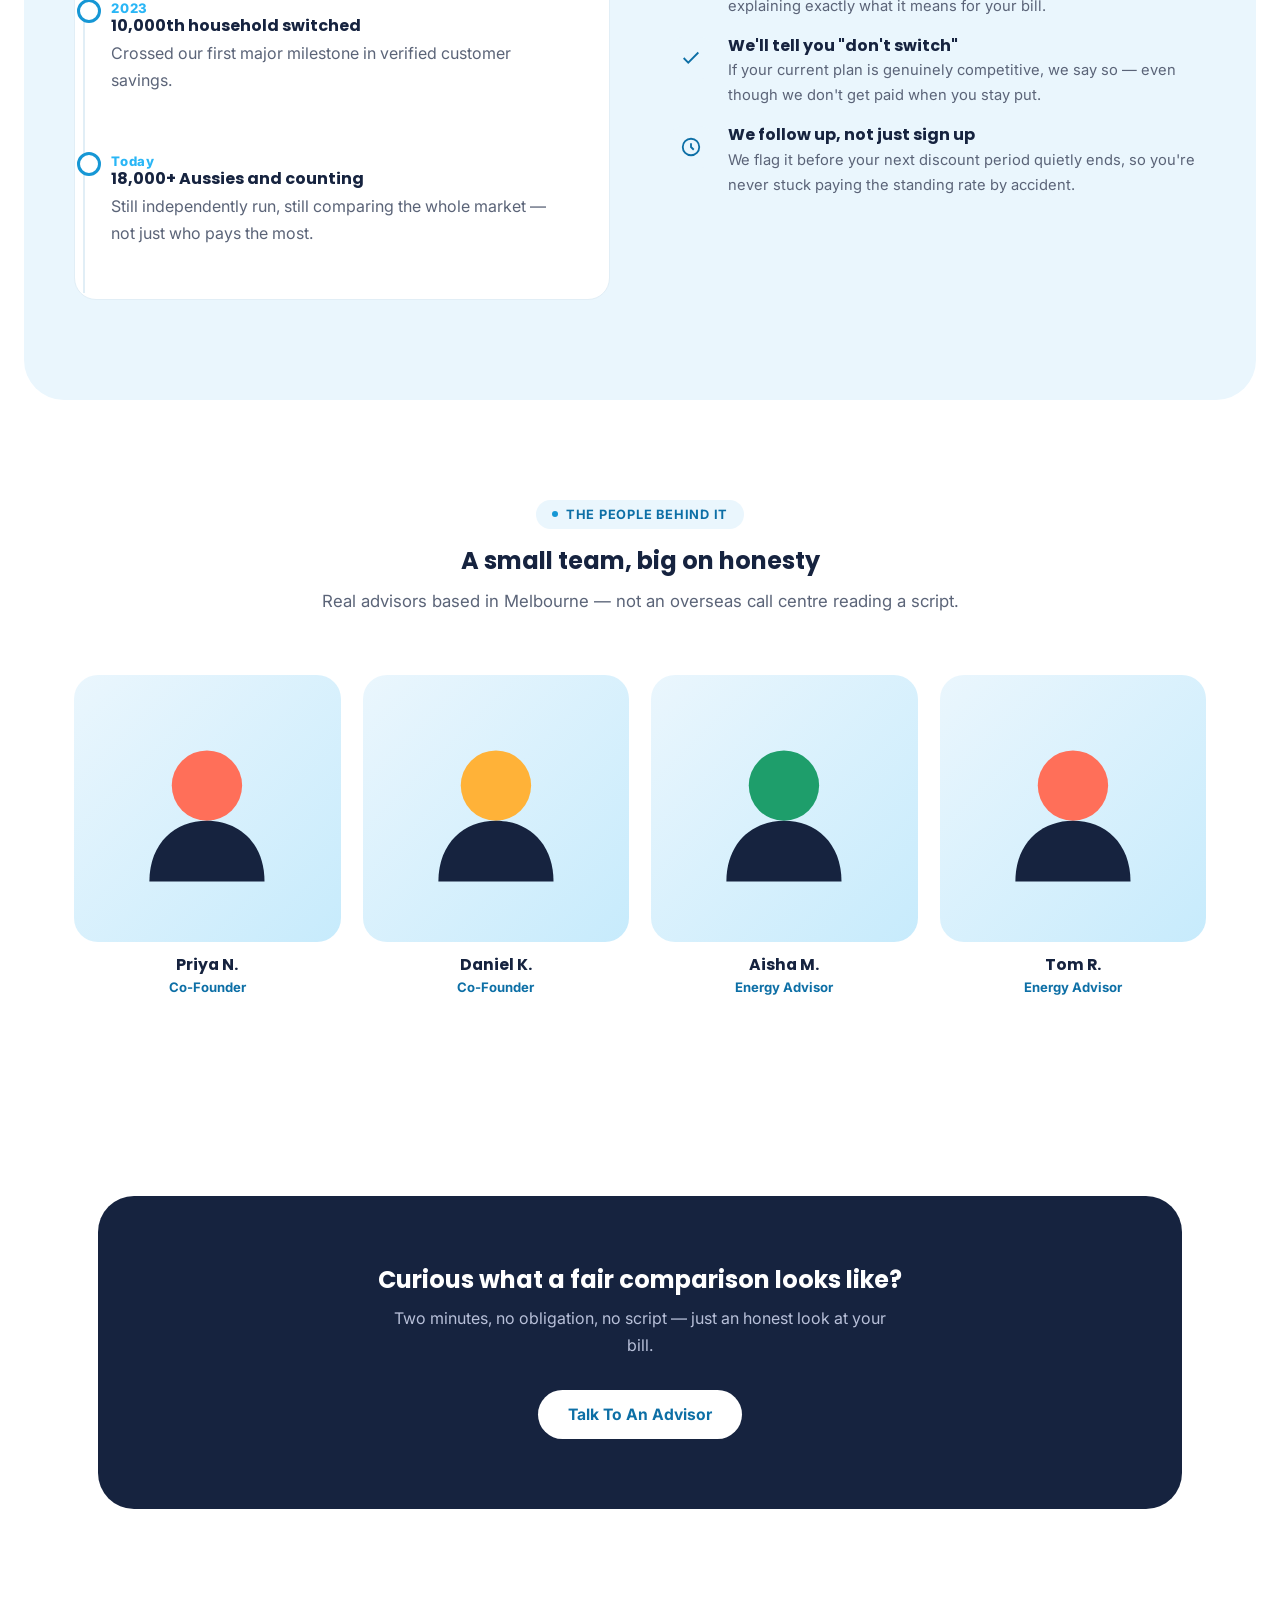
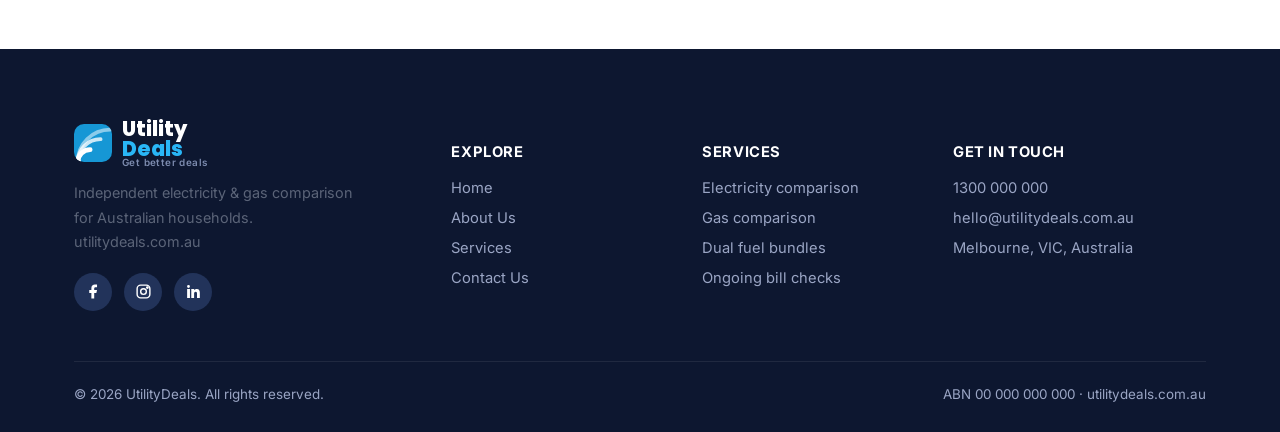
==== commit a34358e2: "Rebrand to primary blue + white, add recreated logo mark Switch the accent palette (buttons, badges," ====
--- a/about.html
+++ b/about.html
@@ -15,8 +15,8 @@
 <header class="site-header">
   <div class="container nav-inner">
     <a href="index.html" class="logo">
-      <span class="mark"><svg viewBox="0 0 24 24" fill="none"><path d="M13 2 4 14h6l-1 8 9-12h-6l1-8Z" fill="#16233F"/></svg></span>
-      Utility<span class="hub">Deals</span>
+      <span class="mark"><svg viewBox="0 0 40 40" fill="none"><path d="M4 40a34 34 0 0 1 34-34" stroke="#fff" stroke-width="4" stroke-linecap="round" opacity=".5"/><path d="M4 40a24 24 0 0 1 24-24" stroke="#fff" stroke-width="4" stroke-linecap="round" opacity=".78"/><path d="M4 40a13 13 0 0 1 13-13" stroke="#fff" stroke-width="5" stroke-linecap="round"/><circle cx="4" cy="40" r="3.4" fill="#fff"/></svg></span>
+      <span class="logo-word">Utility<span class="hub">Deals</span><span class="tagline">Get better deals</span></span>
     </a>
     <nav class="nav-links">
       <a href="index.html">Home</a>
@@ -66,7 +66,7 @@
         <circle cx="96" cy="58" r="4.5" fill="#16233F"/><circle cx="124" cy="58" r="4.5" fill="#16233F"/>
         <path d="M96 74c6 7 22 7 28 0" stroke="#16233F" stroke-width="4" stroke-linecap="round"/>
       </svg>
-      <svg class="spark" style="position:absolute;top:4%;right:10%;width:46px" viewBox="0 0 24 24" fill="none"><path d="M13 2 4 14h6l-1 8 9-12h-6l1-8Z" fill="#FFB238"/></svg>
+      <svg class="spark" style="position:absolute;top:4%;right:10%;width:46px" viewBox="0 0 24 24" fill="none"><path d="M13 2 4 14h6l-1 8 9-12h-6l1-8Z" fill="#29B6F6"/></svg>
       <div class="coin-drift" style="position:absolute;left:55%;bottom:14%;width:22px;height:22px;border-radius:50%;background:var(--gold);border:3px solid #fff;"></div>
     </div>
   </div>
@@ -139,7 +139,7 @@
   <div class="container">
     <div class="footer-grid">
       <div class="footer-brand">
-        <a href="index.html" class="logo"><span class="mark"><svg viewBox="0 0 24 24" fill="none"><path d="M13 2 4 14h6l-1 8 9-12h-6l1-8Z" fill="#16233F"/></svg></span>Utility<span class="hub" style="color:var(--gold)">Deals</span></a>
+        <a href="index.html" class="logo"><span class="mark"><svg viewBox="0 0 40 40" fill="none"><path d="M4 40a34 34 0 0 1 34-34" stroke="#fff" stroke-width="4" stroke-linecap="round" opacity=".5"/><path d="M4 40a24 24 0 0 1 24-24" stroke="#fff" stroke-width="4" stroke-linecap="round" opacity=".78"/><path d="M4 40a13 13 0 0 1 13-13" stroke="#fff" stroke-width="5" stroke-linecap="round"/><circle cx="4" cy="40" r="3.4" fill="#fff"/></svg></span><span class="logo-word">Utility<span class="hub" style="color:var(--gold)">Deals</span><span class="tagline" style="color:#7C8BAE">Get better deals</span></span></a>
         <p>Independent electricity &amp; gas comparison for Australian households. utilitydeals.com.au</p>
         <div class="footer-social">
           <a href="#" aria-label="Facebook"><svg viewBox="0 0 24 24" fill="currentColor"><path d="M13 22v-8h3l1-4h-4V8c0-1.1.4-2 2-2h2V2h-3c-3 0-5 1.8-5 5v3H6v4h3v8h4Z"/></svg></a>
--- a/css/style.css
+++ b/css/style.css
@@ -3,20 +3,21 @@
    =========================================================== */
 
 :root {
+  /* brand: primary blue + white (from the UtilityDeals logo) */
   --navy: #16233F;
   --navy-dark: #0D1730;
   --navy-soft: #22335A;
-  --gold: #FFB238;
-  --gold-light: #FFD37A;
-  --coral: #FF6F59;
-  --coral-dark: #E85A45;
+  --gold: #29B6F6;        /* secondary bright blue */
+  --gold-light: #C7EBFC;  /* pale blue wash */
+  --coral: #1697D5;       /* primary brand blue */
+  --coral-dark: #0D6FA6;  /* deep blue */
   --green: #1E9E6B;
-  --cream: #FFF9F0;
-  --cream-2: #FFF1DC;
+  --cream: #FFFFFF;       /* secondary = white */
+  --cream-2: #EAF6FD;     /* faint blue-white tint */
   --white: #FFFFFF;
   --text-dark: #1B2233;
   --text-muted: #5B6478;
-  --border: #ECE3D3;
+  --border: #E1EEF6;
   --shadow: 0 20px 45px rgba(22, 35, 63, 0.10);
   --shadow-sm: 0 8px 20px rgba(22, 35, 63, 0.08);
   --radius: 22px;
@@ -95,9 +96,9 @@
 .btn-primary {
   background: linear-gradient(135deg, var(--coral), var(--coral-dark));
   color: var(--white);
-  box-shadow: 0 12px 28px rgba(255,111,89,.35);
-}
-.btn-primary:hover { transform: translateY(-3px); box-shadow: 0 16px 34px rgba(255,111,89,.45); }
+  box-shadow: 0 12px 28px rgba(22,151,213,.32);
+}
+.btn-primary:hover { transform: translateY(-3px); box-shadow: 0 16px 34px rgba(22,151,213,.42); }
 .btn-ghost {
   background: var(--white);
   color: var(--navy);
@@ -120,7 +121,7 @@
   transition: background .35s var(--ease), box-shadow .35s var(--ease), padding .35s var(--ease);
 }
 .site-header.scrolled {
-  background: rgba(255,249,240,.9);
+  background: rgba(255,255,255,.92);
   backdrop-filter: blur(14px);
   box-shadow: 0 6px 24px rgba(22,35,63,.08);
   padding: 12px 0;
@@ -129,13 +130,15 @@
 
 .logo { display: flex; align-items: center; gap: 10px; font-family: 'Poppins',sans-serif; font-weight: 800; font-size: 1.28rem; color: var(--navy); }
 .logo .mark {
-  width: 38px; height: 38px; border-radius: 12px;
-  background: linear-gradient(135deg, var(--gold), var(--coral));
+  width: 38px; height: 38px; border-radius: 10px;
+  background: var(--coral);
   display: flex; align-items: center; justify-content: center;
-  position: relative;
-}
-.logo .mark svg { width: 20px; height: 20px; }
-.logo span.hub { color: var(--coral-dark); }
+  position: relative; overflow: hidden;
+}
+.logo .mark svg { width: 100%; height: 100%; }
+.logo span.hub { color: var(--coral); }
+.logo .tagline { display: block; font-family: 'Inter',sans-serif; font-weight: 600; font-size: .62rem; letter-spacing: .04em; color: var(--text-muted); text-transform: none; margin-top: -2px; }
+.logo-word { display: flex; flex-direction: column; line-height: 1; }
 
 .nav-links { display: flex; align-items: center; gap: 36px; }
 .nav-links a {
@@ -164,8 +167,8 @@
   padding: 170px 0 90px;
   overflow: hidden;
   background:
-    radial-gradient(60% 55% at 82% 15%, rgba(255,178,56,.28), transparent 70%),
-    radial-gradient(50% 50% at 8% 85%, rgba(255,111,89,.16), transparent 70%),
+    radial-gradient(60% 55% at 82% 15%, rgba(41,182,246,.22), transparent 70%),
+    radial-gradient(50% 50% at 8% 85%, rgba(22,151,213,.14), transparent 70%),
     var(--cream);
 }
 .hero-grid { display: grid; grid-template-columns: 1.05fr .95fr; gap: 50px; align-items: center; }
@@ -320,7 +323,7 @@
   flex-wrap: wrap; margin-bottom: 46px;
 }
 .trust-strip .stars { display: flex; gap: 3px; }
-.trust-strip .stars svg { width: 22px; height: 22px; color: var(--gold); }
+.trust-strip .stars svg { width: 22px; height: 22px; color: #FFB238; }
 .trust-strip strong { font-size: 1.05rem; }
 
 .review-grid { display: grid; grid-template-columns: repeat(3, 1fr); gap: 22px; }
@@ -329,7 +332,7 @@
   padding: 26px; position: relative;
 }
 .review-card .stars { display: flex; gap: 2px; margin-bottom: 12px; }
-.review-card .stars svg { width: 16px; height: 16px; color: var(--gold); }
+.review-card .stars svg { width: 16px; height: 16px; color: #FFB238; }
 .review-card p { font-size: .93rem; color: var(--text-dark); }
 .review-card .who { display: flex; align-items: center; gap: 10px; margin-top: 14px; }
 .review-card .avatar {
@@ -386,7 +389,7 @@
 /* ---------- Inner page hero ---------- */
 .page-hero {
   padding: 160px 0 70px;
-  background: radial-gradient(60% 60% at 85% 10%, rgba(255,178,56,.25), transparent 70%), var(--cream);
+  background: radial-gradient(60% 60% at 85% 10%, rgba(41,182,246,.20), transparent 70%), var(--cream);
   text-align: center;
 }
 .page-hero h1 { font-size: clamp(2.2rem, 4vw, 3.1rem); }
@@ -477,7 +480,7 @@
   background: var(--cream); transition: border-color .25s, box-shadow .25s;
 }
 .field input:focus, .field select:focus, .field textarea:focus {
-  outline: none; border-color: var(--coral); box-shadow: 0 0 0 4px rgba(255,111,89,.13);
+  outline: none; border-color: var(--coral); box-shadow: 0 0 0 4px rgba(22,151,213,.13);
 }
 .field textarea { resize: vertical; min-height: 110px; }
 .form-note { font-size: .82rem; margin-top: 14px; text-align: center; }
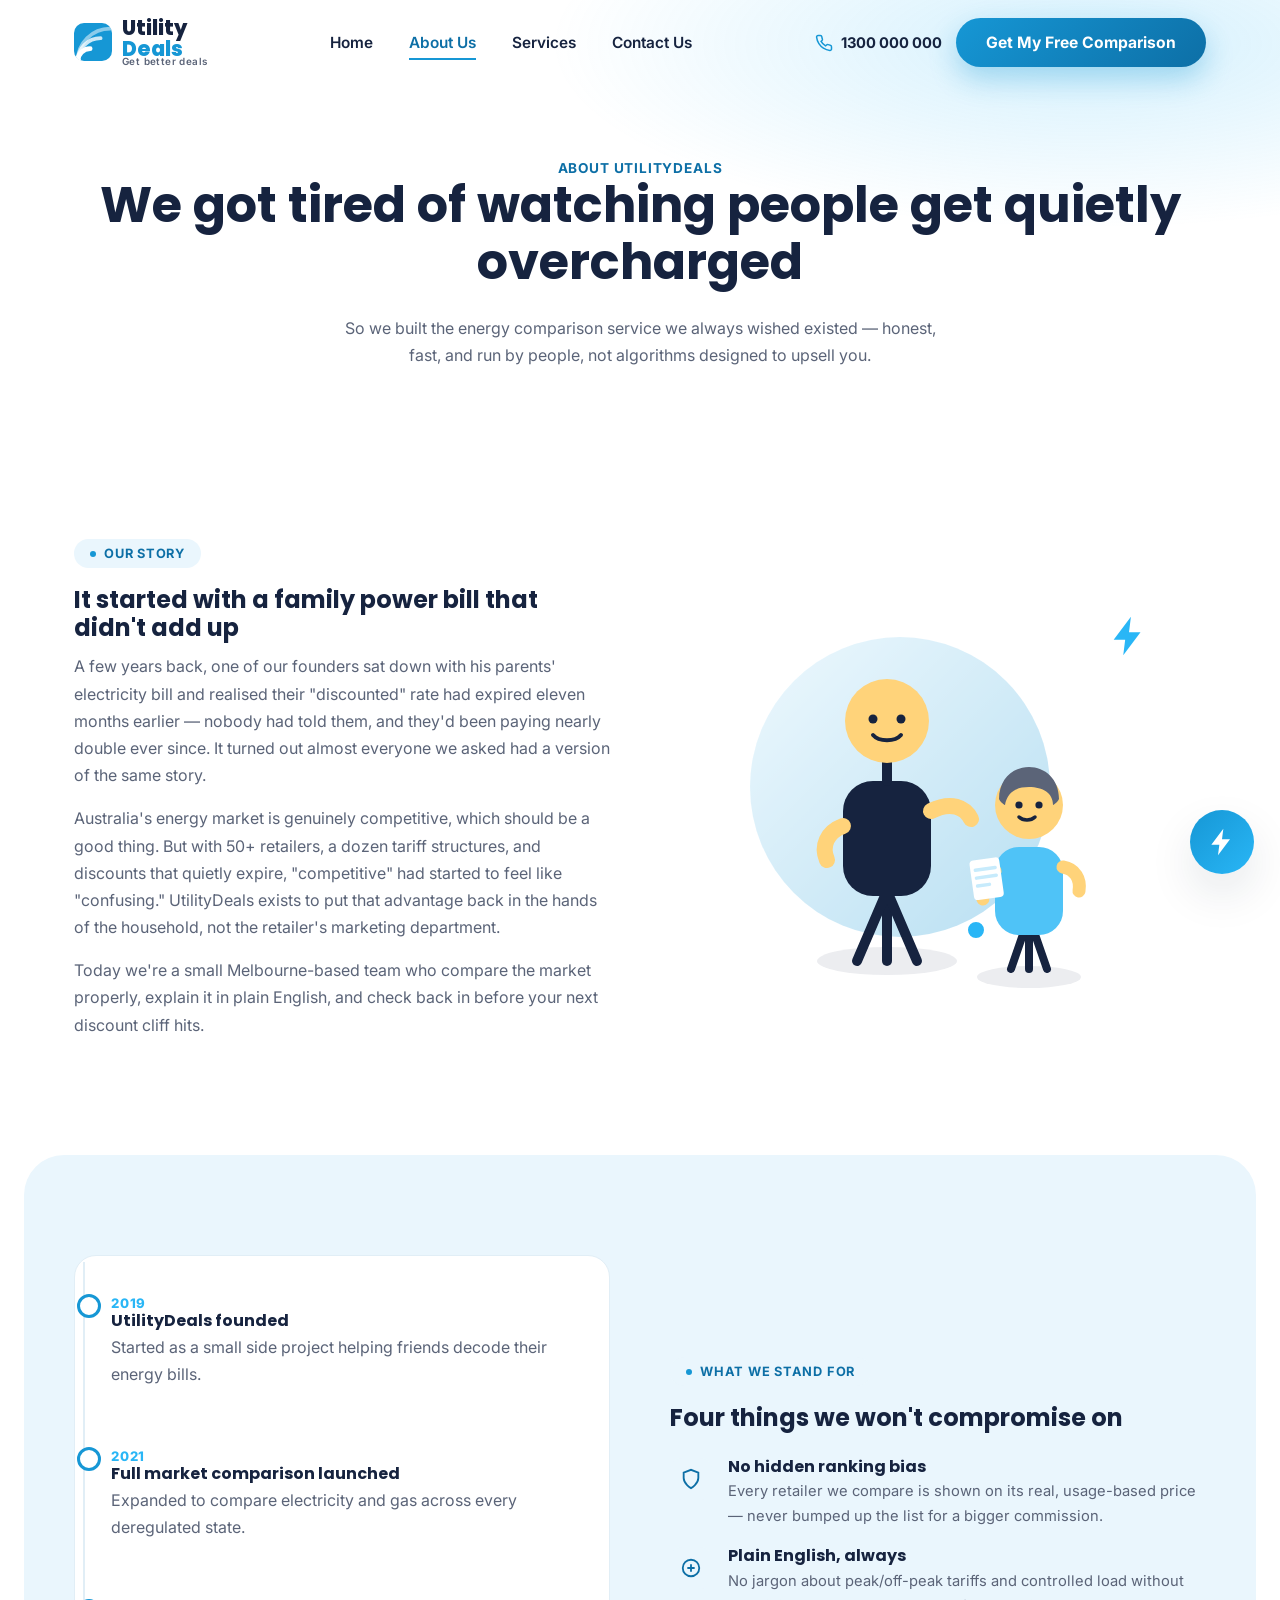
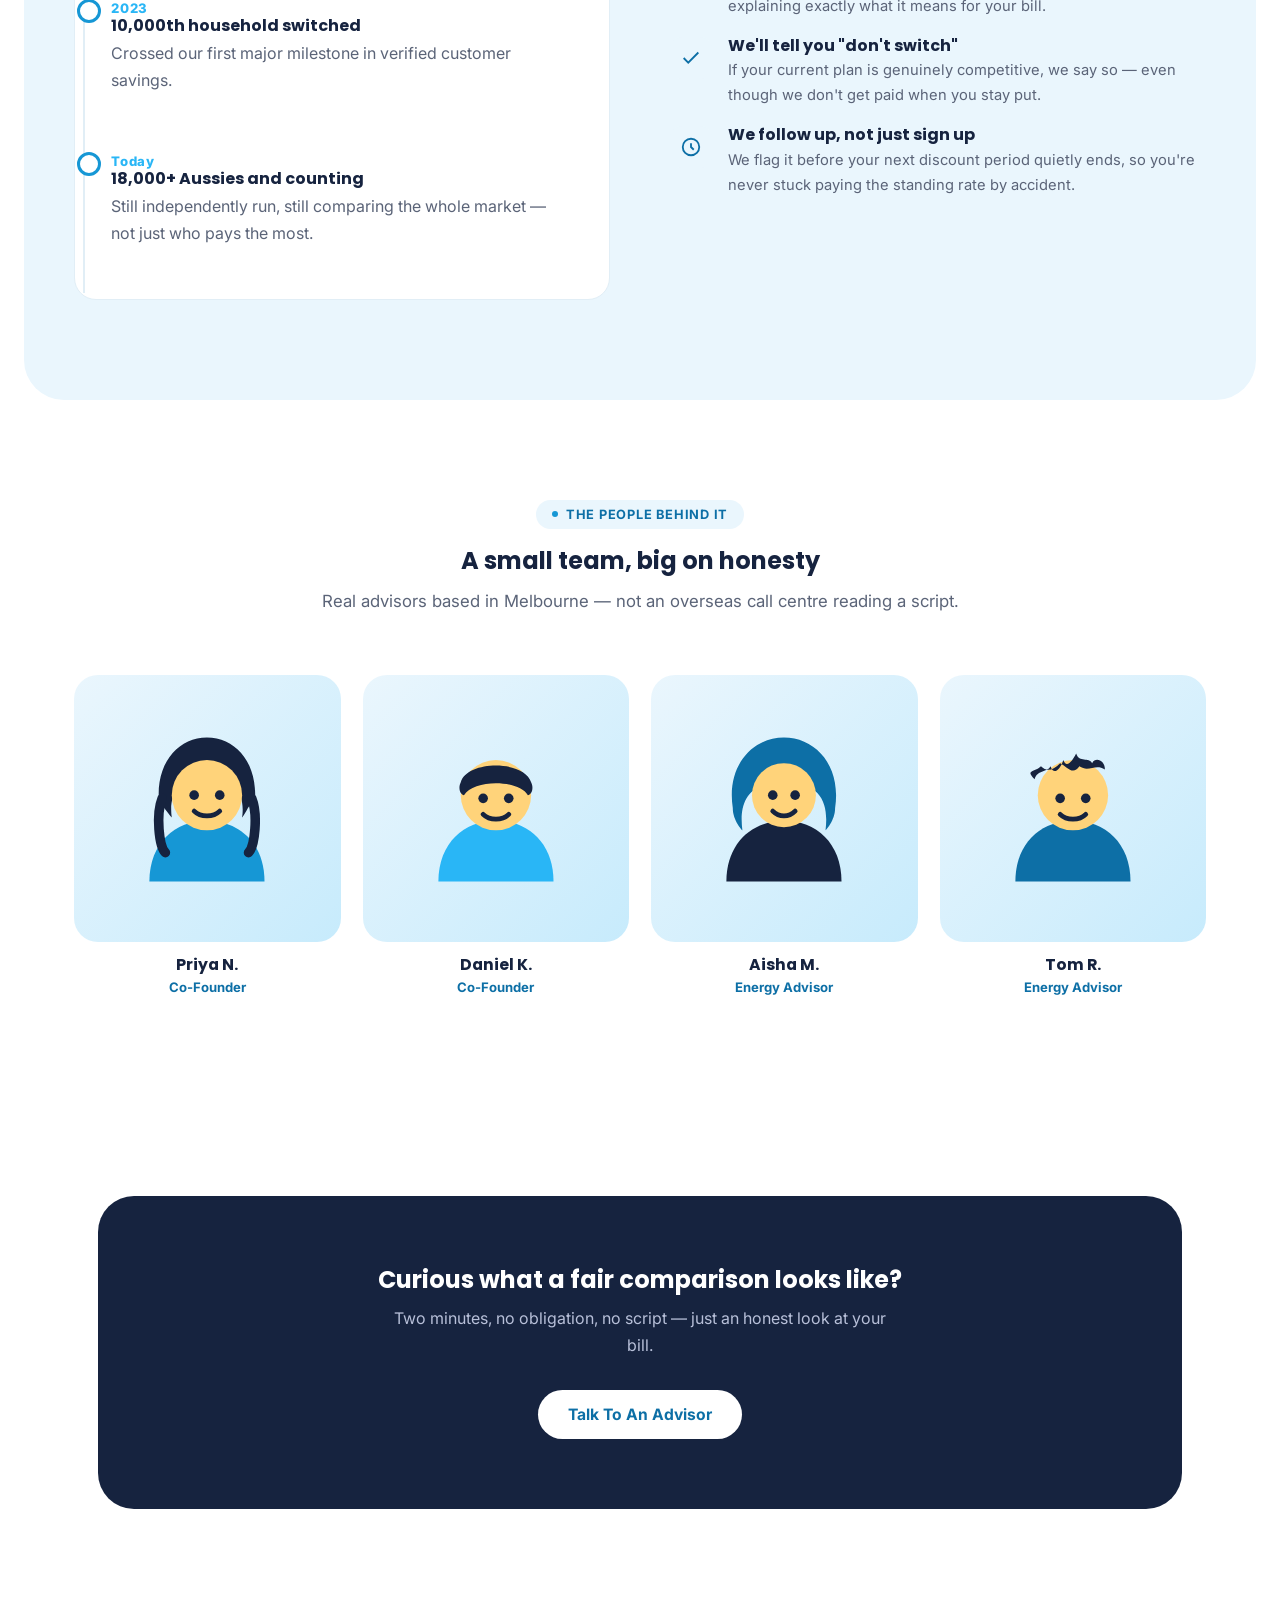
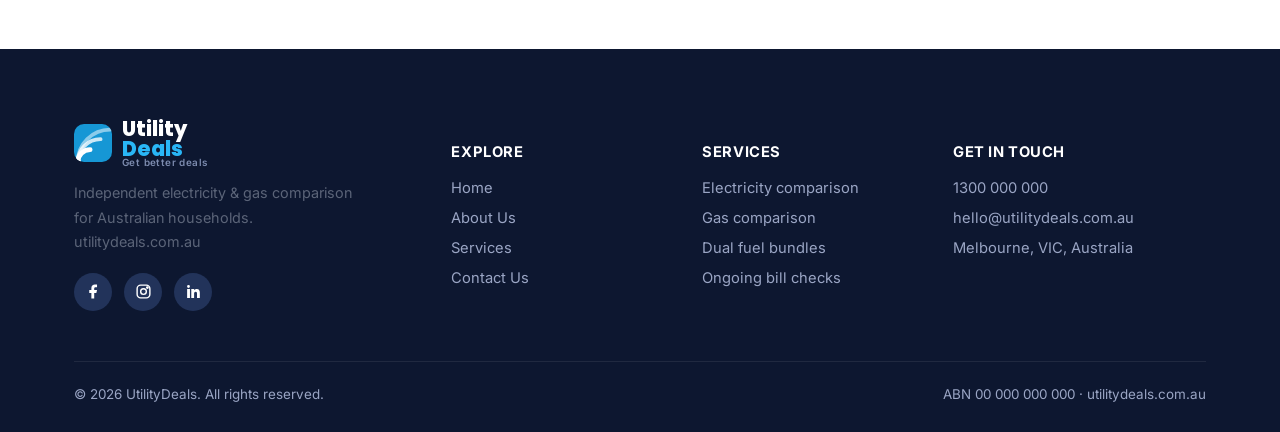
==== commit 859dfc27: "Add a cast of illustrated characters across the site Match MovingHub's populated, character-driven f" ====
--- a/about.html
+++ b/about.html
@@ -68,6 +68,22 @@
       </svg>
       <svg class="spark" style="position:absolute;top:4%;right:10%;width:46px" viewBox="0 0 24 24" fill="none"><path d="M13 2 4 14h6l-1 8 9-12h-6l1-8Z" fill="#29B6F6"/></svg>
       <div class="coin-drift" style="position:absolute;left:55%;bottom:14%;width:22px;height:22px;border-radius:50%;background:var(--gold);border:3px solid #fff;"></div>
+
+      <!-- second character: the parent holding the bill -->
+      <svg style="position:absolute;left:52%;bottom:2%;width:160px" viewBox="0 0 160 240" fill="none">
+        <ellipse cx="80" cy="228" rx="52" ry="11" fill="#16233F" opacity=".08"/>
+        <path d="M80 220v-52" stroke="#16233F" stroke-width="8" stroke-linecap="round"/>
+        <path d="M80 168 62 220M80 168l18 52" stroke="#16233F" stroke-width="8" stroke-linecap="round"/>
+        <rect x="46" y="98" width="68" height="88" rx="24" fill="#4FC3F7"/>
+        <path d="M46 122c-12 4-18 16-12 28" stroke="#FFD37A" stroke-width="13" stroke-linecap="round"/>
+        <rect x="20" y="112" width="30" height="40" rx="4" fill="#fff" transform="rotate(-8 20 112)"/>
+        <path d="M25 122h20M25 130h20M25 138h12" stroke="#C7EBFC" stroke-width="3.5" stroke-linecap="round" transform="rotate(-8 20 112)"/>
+        <path d="M114 118c12 2 18 12 16 24" stroke="#FFD37A" stroke-width="13" stroke-linecap="round"/>
+        <circle cx="80" cy="56" r="34" fill="#FFD37A"/>
+        <path d="M50 50c0-20 14-32 30-32s30 12 30 32c-2 4-6 6-6 6 0-12-10-18-24-18s-22 6-24 18c0 0-4-2-6-6Z" fill="#5B6478"/>
+        <circle cx="70" cy="56" r="3.6" fill="#16233F"/><circle cx="90" cy="56" r="3.6" fill="#16233F"/>
+        <path d="M70 68c4 4 12 4 16 0" stroke="#16233F" stroke-width="3.5" stroke-linecap="round"/>
+      </svg>
     </div>
   </div>
 </section>
@@ -104,19 +120,19 @@
     </div>
     <div class="team-grid stagger">
       <div class="team-card reveal">
-        <div class="team-avatar"><svg viewBox="0 0 100 100"><circle cx="50" cy="36" r="22" fill="#FF6F59"/><path d="M14 96c0-24 16-38 36-38s36 14 36 38" fill="#16233F"/></svg></div>
+        <div class="team-avatar"><svg viewBox="0 0 100 100"><path d="M14 96c0-24 16-38 36-38s36 14 36 38" fill="#1697D5"/><path d="M20 46c-2-24 12-40 30-40s32 16 30 40c-2-2-6 8-8 10 2-14-4-26-22-26s-24 12-22 26c-2-2-6-8-8-10Z" fill="#16233F"/><path d="M22 44c-4 10-2 30 2 34" stroke="#16233F" stroke-width="6" stroke-linecap="round" fill="none"/><path d="M78 44c4 10 2 30-2 34" stroke="#16233F" stroke-width="6" stroke-linecap="round" fill="none"/><circle cx="50" cy="42" r="22" fill="#FFD37A"/><circle cx="42" cy="42" r="3" fill="#16233F"/><circle cx="58" cy="42" r="3" fill="#16233F"/><path d="M42 52c4 4 12 4 16 0" stroke="#16233F" stroke-width="3" stroke-linecap="round" fill="none"/></svg></div>
         <h4>Priya N.</h4><span>Co-Founder</span>
       </div>
       <div class="team-card reveal">
-        <div class="team-avatar"><svg viewBox="0 0 100 100"><circle cx="50" cy="36" r="22" fill="#FFB238"/><path d="M14 96c0-24 16-38 36-38s36 14 36 38" fill="#16233F"/></svg></div>
+        <div class="team-avatar"><svg viewBox="0 0 100 100"><path d="M14 96c0-24 16-38 36-38s36 14 36 38" fill="#29B6F6"/><circle cx="50" cy="42" r="22" fill="#FFD37A"/><path d="M28 34c4-14 40-14 44 0 2 4 0 8-2 8-6-10-34-10-40 0-2 0-4-4-2-8Z" fill="#16233F"/><circle cx="42" cy="44" r="3" fill="#16233F"/><circle cx="58" cy="44" r="3" fill="#16233F"/><path d="M42 54c4 4 12 4 16 0" stroke="#16233F" stroke-width="3" stroke-linecap="round" fill="none"/></svg></div>
         <h4>Daniel K.</h4><span>Co-Founder</span>
       </div>
       <div class="team-card reveal">
-        <div class="team-avatar"><svg viewBox="0 0 100 100"><circle cx="50" cy="36" r="22" fill="#1E9E6B"/><path d="M14 96c0-24 16-38 36-38s36 14 36 38" fill="#16233F"/></svg></div>
+        <div class="team-avatar"><svg viewBox="0 0 100 100"><path d="M14 96c0-24 16-38 36-38s36 14 36 38" fill="#16233F"/><path d="M18 50c-4-26 12-44 32-44s36 18 32 44c0 8-6 14-6 14 2-16-2-30-26-30s-28 14-26 30c0 0-6-6-6-14Z" fill="#0D6FA6"/><circle cx="50" cy="42" r="20" fill="#FFD37A"/><circle cx="43" cy="42" r="3" fill="#16233F"/><circle cx="57" cy="42" r="3" fill="#16233F"/><path d="M43 52c4 4 10 4 14 0" stroke="#16233F" stroke-width="3" stroke-linecap="round" fill="none"/></svg></div>
         <h4>Aisha M.</h4><span>Energy Advisor</span>
       </div>
       <div class="team-card reveal">
-        <div class="team-avatar"><svg viewBox="0 0 100 100"><circle cx="50" cy="36" r="22" fill="#FF6F59"/><path d="M14 96c0-24 16-38 36-38s36 14 36 38" fill="#16233F"/></svg></div>
+        <div class="team-avatar"><svg viewBox="0 0 100 100"><path d="M14 96c0-24 16-38 36-38s36 14 36 38" fill="#0D6FA6"/><circle cx="50" cy="42" r="22" fill="#FFD37A"/><path d="M26 32c2-6 8-4 10-8 2 6 6 2 8-4 2 6 6 0 8-4 2 6 8 2 10 6 2-4 8-2 8 4-6-4-10 2-16-2-4 6-8 0-12-2-4 4-8 6-12 2-4 4-10 2-4 8Z" fill="#16233F"/><circle cx="42" cy="44" r="3" fill="#16233F"/><circle cx="58" cy="44" r="3" fill="#16233F"/><path d="M42 54c4 4 12 4 16 0" stroke="#16233F" stroke-width="3" stroke-linecap="round" fill="none"/></svg></div>
         <h4>Tom R.</h4><span>Energy Advisor</span>
       </div>
     </div>
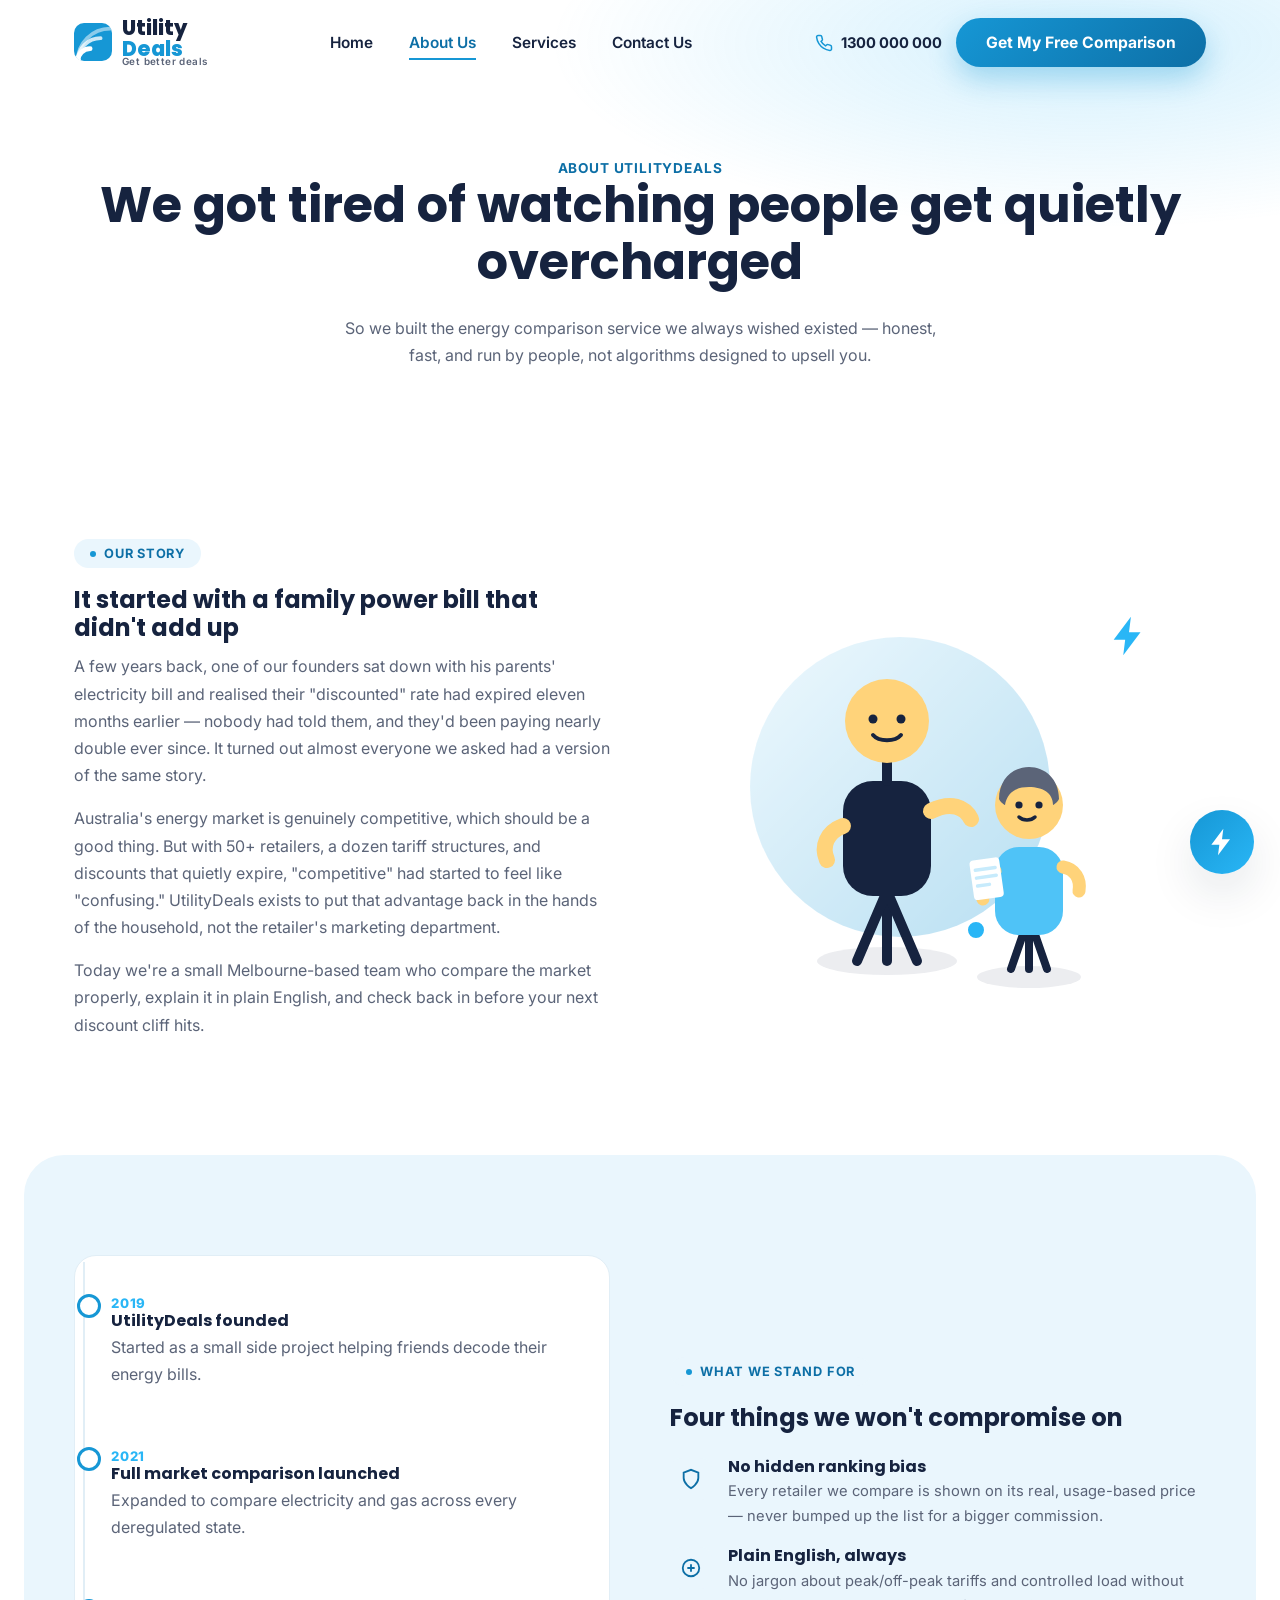
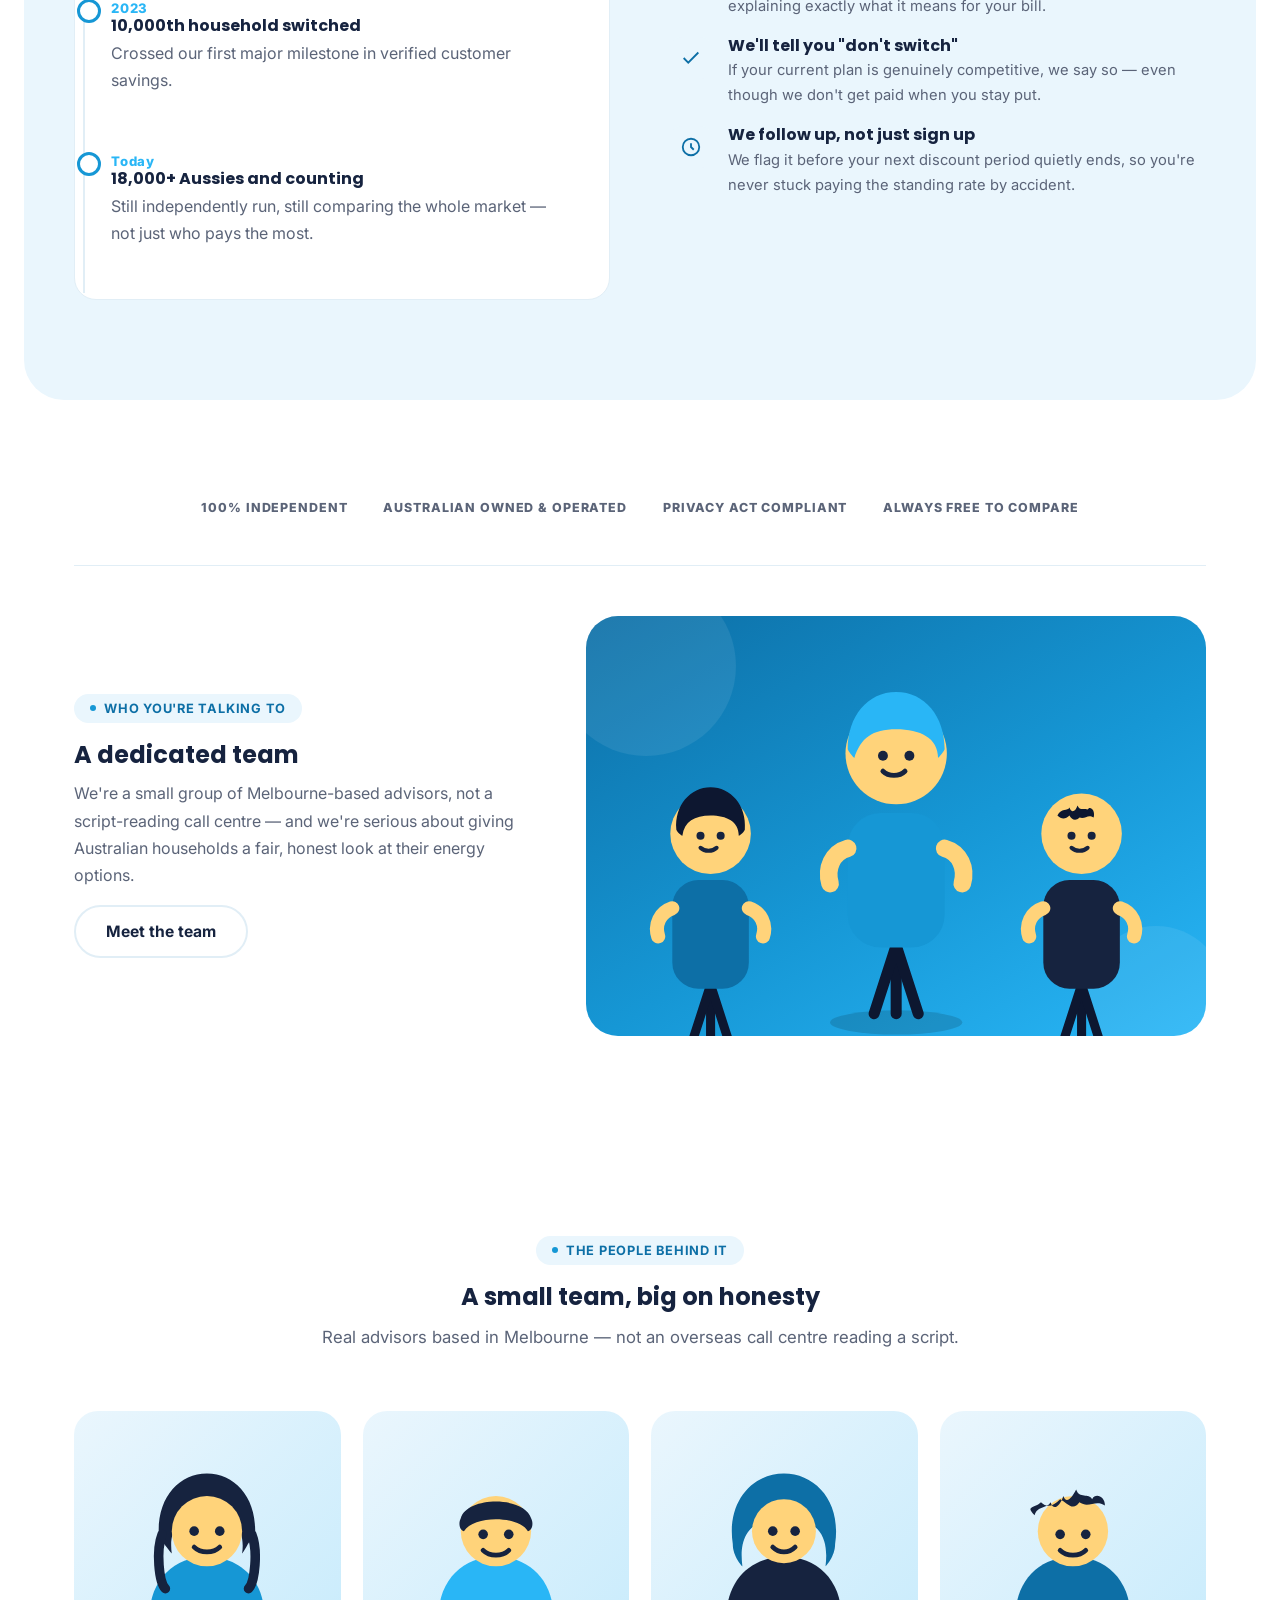
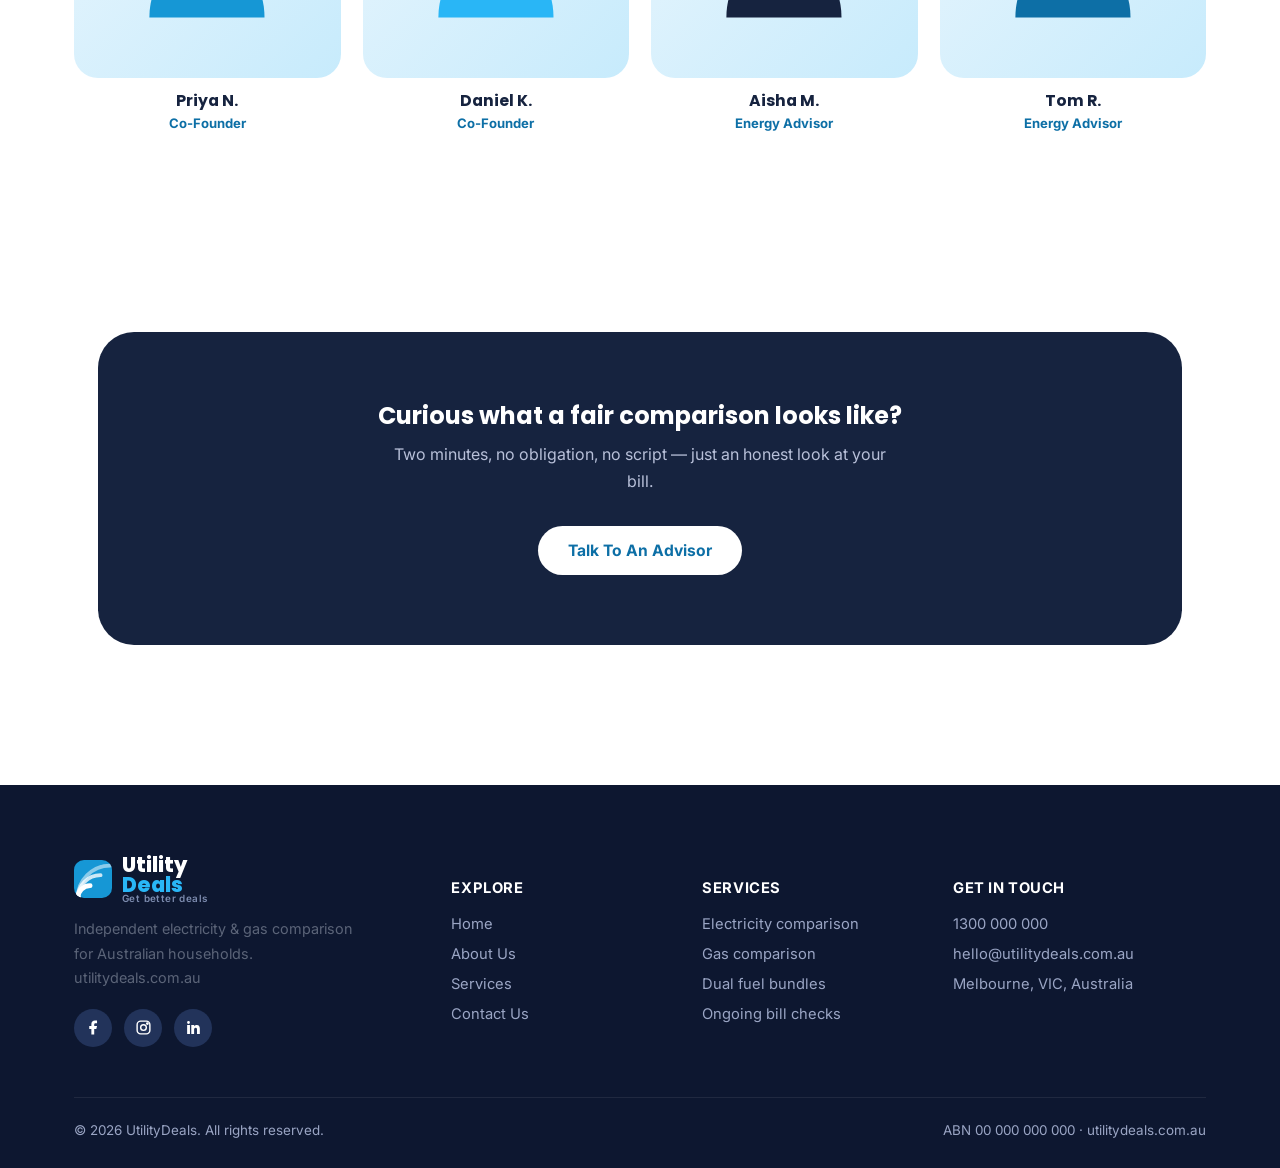
==== commit c4e12897: "Add "proven track record" and "dedicated team" sections Modeled on two of the MovingHub reference de" ====
--- a/about.html
+++ b/about.html
@@ -113,6 +113,67 @@
 
 <section>
   <div class="container">
+    <div class="badges-row reveal">
+      <span>100% INDEPENDENT</span>
+      <span>AUSTRALIAN OWNED &amp; OPERATED</span>
+      <span>PRIVACY ACT COMPLIANT</span>
+      <span>ALWAYS FREE TO COMPARE</span>
+    </div>
+    <div class="team-photo-grid">
+      <div class="reveal">
+        <div class="eyebrow"><span class="dot"></span> Who you're talking to</div>
+        <h2>A dedicated team</h2>
+        <p>We're a small group of Melbourne-based advisors, not a script-reading call centre — and we're serious about giving Australian households a fair, honest look at their energy options.</p>
+        <a href="contact.html" class="btn btn-ghost">Meet the team</a>
+      </div>
+      <div class="team-photo-panel reveal-scale">
+        <div class="office-blob" style="width:180px;height:180px;top:-40px;left:-30px"></div>
+        <div class="office-blob" style="width:140px;height:140px;bottom:-30px;right:-20px"></div>
+        <div class="figures">
+          <svg style="width:26%;position:relative;bottom:-6%" viewBox="0 0 160 320" fill="none">
+            <ellipse cx="80" cy="308" rx="52" ry="10" fill="#000" opacity=".12"/>
+            <path d="M80 300v-56" stroke="#0D1730" stroke-width="9" stroke-linecap="round"/>
+            <path d="M80 244 62 300M80 244l18 56" stroke="#0D1730" stroke-width="9" stroke-linecap="round"/>
+            <rect x="42" y="140" width="76" height="108" rx="26" fill="#0D6FA6"/>
+            <path d="M42 168c-12 4-18 16-14 28" stroke="#FFD37A" stroke-width="14" stroke-linecap="round"/>
+            <path d="M118 168c12 4 18 16 14 28" stroke="#FFD37A" stroke-width="14" stroke-linecap="round"/>
+            <circle cx="80" cy="94" r="40" fill="#FFD37A"/>
+            <path d="M46 90c-2-24 14-42 34-42s36 18 34 42c-2 4-6 6-6 6 0-14-12-20-28-20s-26 6-28 20c0 0-4-2-6-6Z" fill="#0D1730"/>
+            <circle cx="70" cy="96" r="4" fill="#16233F"/><circle cx="90" cy="96" r="4" fill="#16233F"/>
+            <path d="M70 108c4 4 12 4 16 0" stroke="#16233F" stroke-width="4" stroke-linecap="round"/>
+          </svg>
+          <svg style="width:32%;position:relative;z-index:2" viewBox="0 0 180 360" fill="none">
+            <ellipse cx="90" cy="348" rx="60" ry="11" fill="#000" opacity=".14"/>
+            <path d="M90 340v-62" stroke="#0D1730" stroke-width="10" stroke-linecap="round"/>
+            <path d="M90 278 70 340M90 278l20 62" stroke="#0D1730" stroke-width="10" stroke-linecap="round"/>
+            <rect x="46" y="158" width="88" height="122" rx="30" fill="#1697D5"/>
+            <path d="M46 190c-14 4-20 18-16 32" stroke="#FFD37A" stroke-width="16" stroke-linecap="round"/>
+            <path d="M134 190c14 4 20 18 16 32" stroke="#FFD37A" stroke-width="16" stroke-linecap="round"/>
+            <circle cx="90" cy="104" r="46" fill="#FFD37A"/>
+            <path d="M46 100c0-30 18-52 44-52s44 22 44 52c-2 4-6 8-6 8 0-18-16-26-38-26s-32 8-38 26c0 0-4-4-6-8Z" fill="#29B6F6"/>
+            <circle cx="78" cy="106" r="4.5" fill="#16233F"/><circle cx="102" cy="106" r="4.5" fill="#16233F"/>
+            <path d="M78 120c5 5 15 5 20 0" stroke="#16233F" stroke-width="4.5" stroke-linecap="round"/>
+          </svg>
+          <svg style="width:26%;position:relative;bottom:-6%" viewBox="0 0 160 320" fill="none">
+            <ellipse cx="80" cy="308" rx="52" ry="10" fill="#000" opacity=".12"/>
+            <path d="M80 300v-56" stroke="#0D1730" stroke-width="9" stroke-linecap="round"/>
+            <path d="M80 244 62 300M80 244l18 56" stroke="#0D1730" stroke-width="9" stroke-linecap="round"/>
+            <rect x="42" y="140" width="76" height="108" rx="26" fill="#16233F"/>
+            <path d="M42 168c-12 4-18 16-14 28" stroke="#FFD37A" stroke-width="14" stroke-linecap="round"/>
+            <path d="M118 168c12 4 18 16 14 28" stroke="#FFD37A" stroke-width="14" stroke-linecap="round"/>
+            <circle cx="80" cy="94" r="40" fill="#FFD37A"/>
+            <path d="M56 76c4-8 10-4 12-8 2 6 6 4 8-2 2 6 8 2 10 4 2-4 8 0 6 8-6-4-8 2-14 0-4 4-8 2-10-2-4 4-8 4-12 0Z" fill="#0D1730"/>
+            <circle cx="70" cy="96" r="4" fill="#16233F"/><circle cx="90" cy="96" r="4" fill="#16233F"/>
+            <path d="M70 108c4 4 12 4 16 0" stroke="#16233F" stroke-width="4" stroke-linecap="round"/>
+          </svg>
+        </div>
+      </div>
+    </div>
+  </div>
+</section>
+
+<section>
+  <div class="container">
     <div class="section-head reveal">
       <div class="eyebrow"><span class="dot"></span> The people behind it</div>
       <h2>A small team, big on honesty</h2>
--- a/css/style.css
+++ b/css/style.css
@@ -347,6 +347,51 @@
   background: var(--cream-2);
 }
 
+/* ---------- Proof / track record ---------- */
+.proof-grid { display: grid; grid-template-columns: 380px 1fr; gap: 56px; align-items: center; margin-bottom: 40px; }
+.proof-card {
+  background: linear-gradient(150deg, var(--coral) 0%, var(--coral-dark) 100%);
+  border-radius: 32px; padding: 48px 36px; text-align: center; color: var(--white);
+  box-shadow: var(--shadow); position: relative; overflow: hidden;
+}
+.proof-card::before {
+  content: ""; position: absolute; width: 220px; height: 220px; border-radius: 50%;
+  background: rgba(255,255,255,.08); top: -80px; right: -80px;
+}
+.proof-badge {
+  width: 84px; height: 84px; margin: 0 auto 18px; border-radius: 26px;
+  background: var(--green); display: flex; align-items: center; justify-content: center;
+  transform: rotate(-8deg); box-shadow: 0 14px 28px rgba(0,0,0,.18);
+  animation: floaty 5s ease-in-out infinite;
+}
+.proof-badge svg { width: 42px; height: 42px; color: var(--white); }
+.proof-card .g-row { display: flex; align-items: center; justify-content: center; gap: 8px; margin-bottom: 8px; position: relative; }
+.proof-card .g-row svg { width: 22px; height: 22px; }
+.proof-card .stars { display: flex; justify-content: center; gap: 3px; margin-bottom: 16px; position: relative; }
+.proof-card .stars svg { width: 17px; height: 17px; color: #FFB238; }
+.proof-card h3 { color: var(--white); font-size: 2.6rem; margin-bottom: 4px; position: relative; }
+.proof-card h3 span { font-size: 1.1rem; font-weight: 600; opacity: .75; }
+.proof-card p { color: rgba(255,255,255,.85); margin: 0; position: relative; font-size: .92rem; }
+.proof-text .mini-stats { display: flex; gap: 30px; flex-wrap: wrap; margin: 22px 0 28px; }
+.proof-text .mini-stats div strong { display: block; font-size: 1.5rem; color: var(--navy); font-family: 'Poppins',sans-serif; }
+.proof-text .mini-stats div span { font-size: .84rem; color: var(--text-muted); }
+
+/* ---------- Dedicated team panel ---------- */
+.badges-row {
+  display: flex; align-items: center; justify-content: center; gap: 36px; flex-wrap: wrap;
+  padding-bottom: 50px; margin-bottom: 50px; border-bottom: 1px solid var(--border);
+}
+.badges-row span { font-weight: 800; font-size: .78rem; letter-spacing: .07em; color: var(--text-muted); }
+.team-photo-grid { display: grid; grid-template-columns: .85fr 1.15fr; gap: 54px; align-items: center; }
+.team-photo-panel {
+  position: relative; border-radius: 32px; overflow: hidden; height: 420px;
+  background: linear-gradient(150deg, #0D6FA6 0%, var(--coral) 55%, #29B6F6 100%);
+}
+.team-photo-panel .office-blob {
+  position: absolute; border-radius: 50%; background: rgba(255,255,255,.08);
+}
+.team-photo-panel .figures { position: absolute; inset: 0; display: flex; align-items: flex-end; justify-content: center; gap: 6px; }
+
 /* ---------- FAQ ---------- */
 .faq-list { max-width: 780px; margin: 0 auto; }
 .faq-item { border-bottom: 1px solid var(--border); }
@@ -509,7 +554,9 @@
 
 /* ---------- Responsive ---------- */
 @media (max-width: 980px) {
-  .hero-grid, .split, .split.rev, .contact-grid { grid-template-columns: 1fr; }
+  .hero-grid, .split, .split.rev, .contact-grid, .proof-grid, .team-photo-grid { grid-template-columns: 1fr; }
+  .team-photo-panel { height: 320px; }
+  .badges-row { gap: 20px 28px; }
   .split.rev { direction: ltr; }
   .hero-art { height: 340px; order: -1; }
   .pain-grid, .diff-grid, .service-grid { grid-template-columns: 1fr; }
